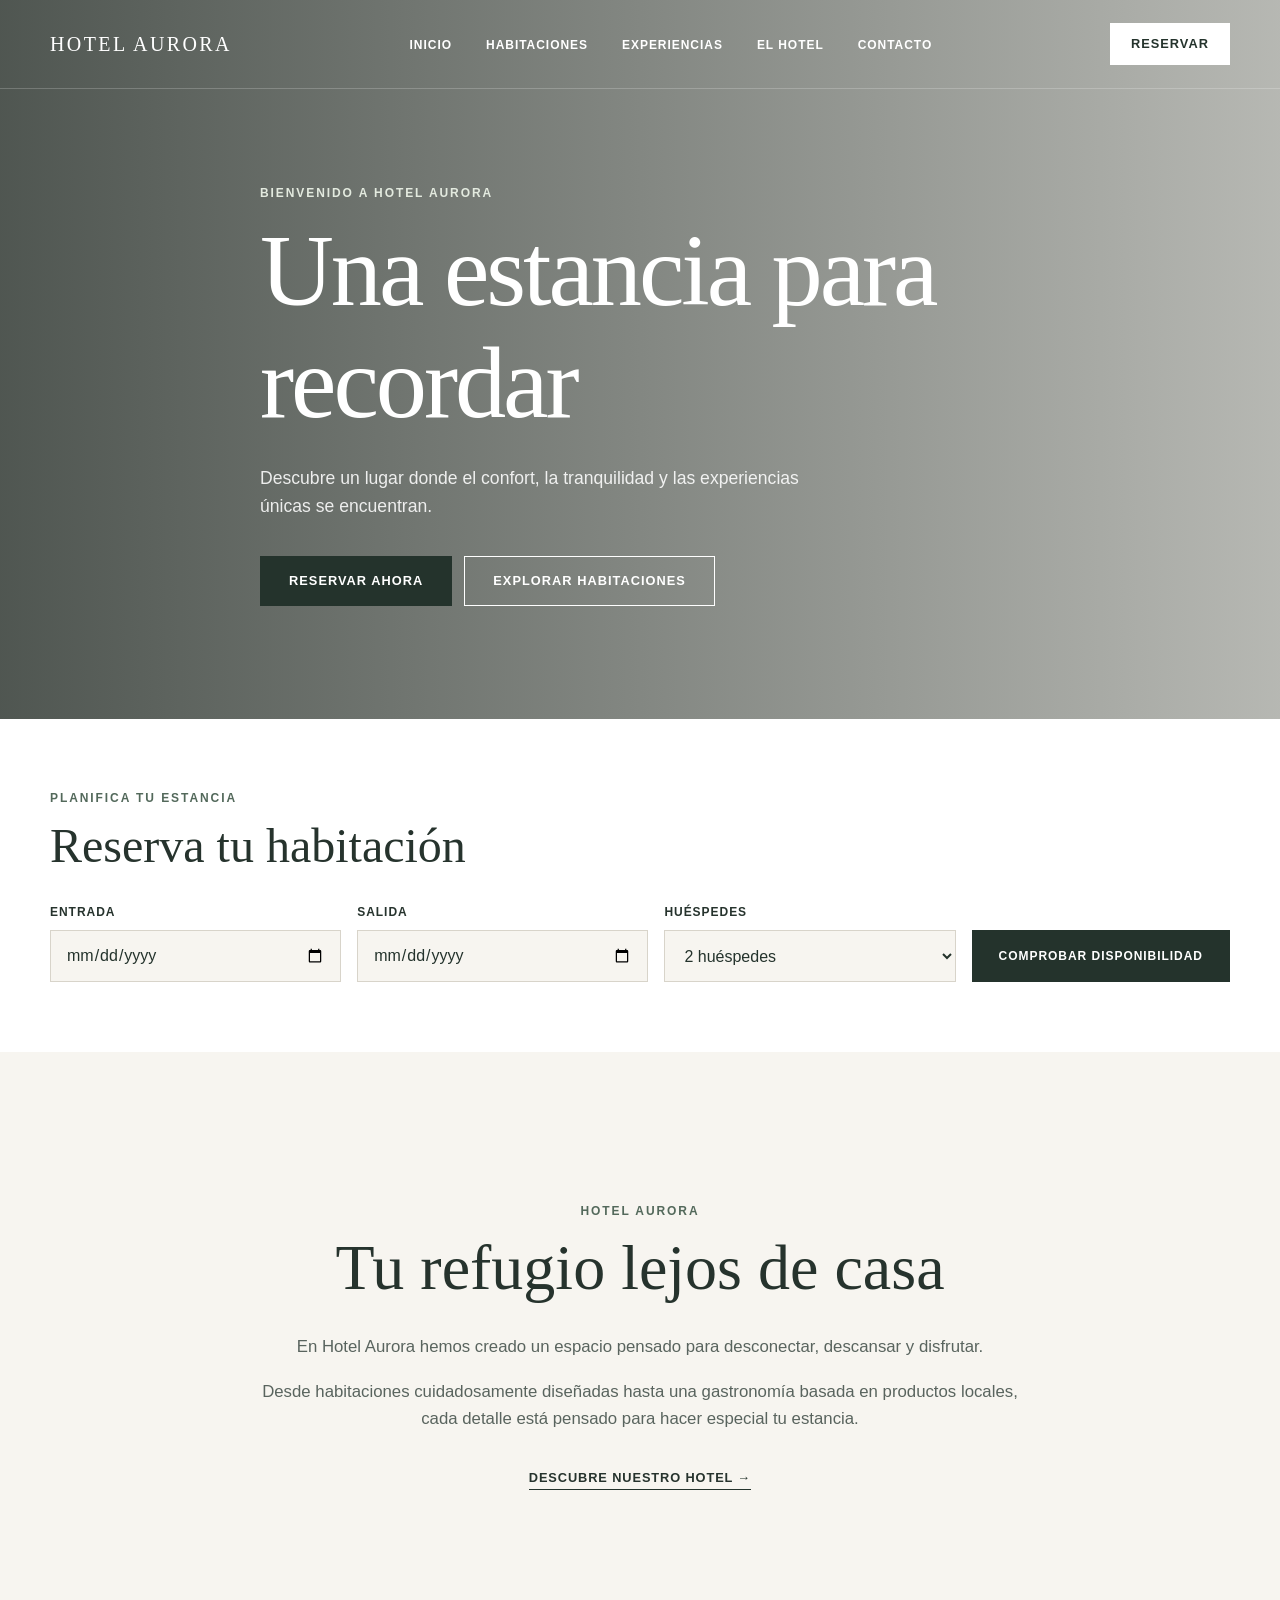
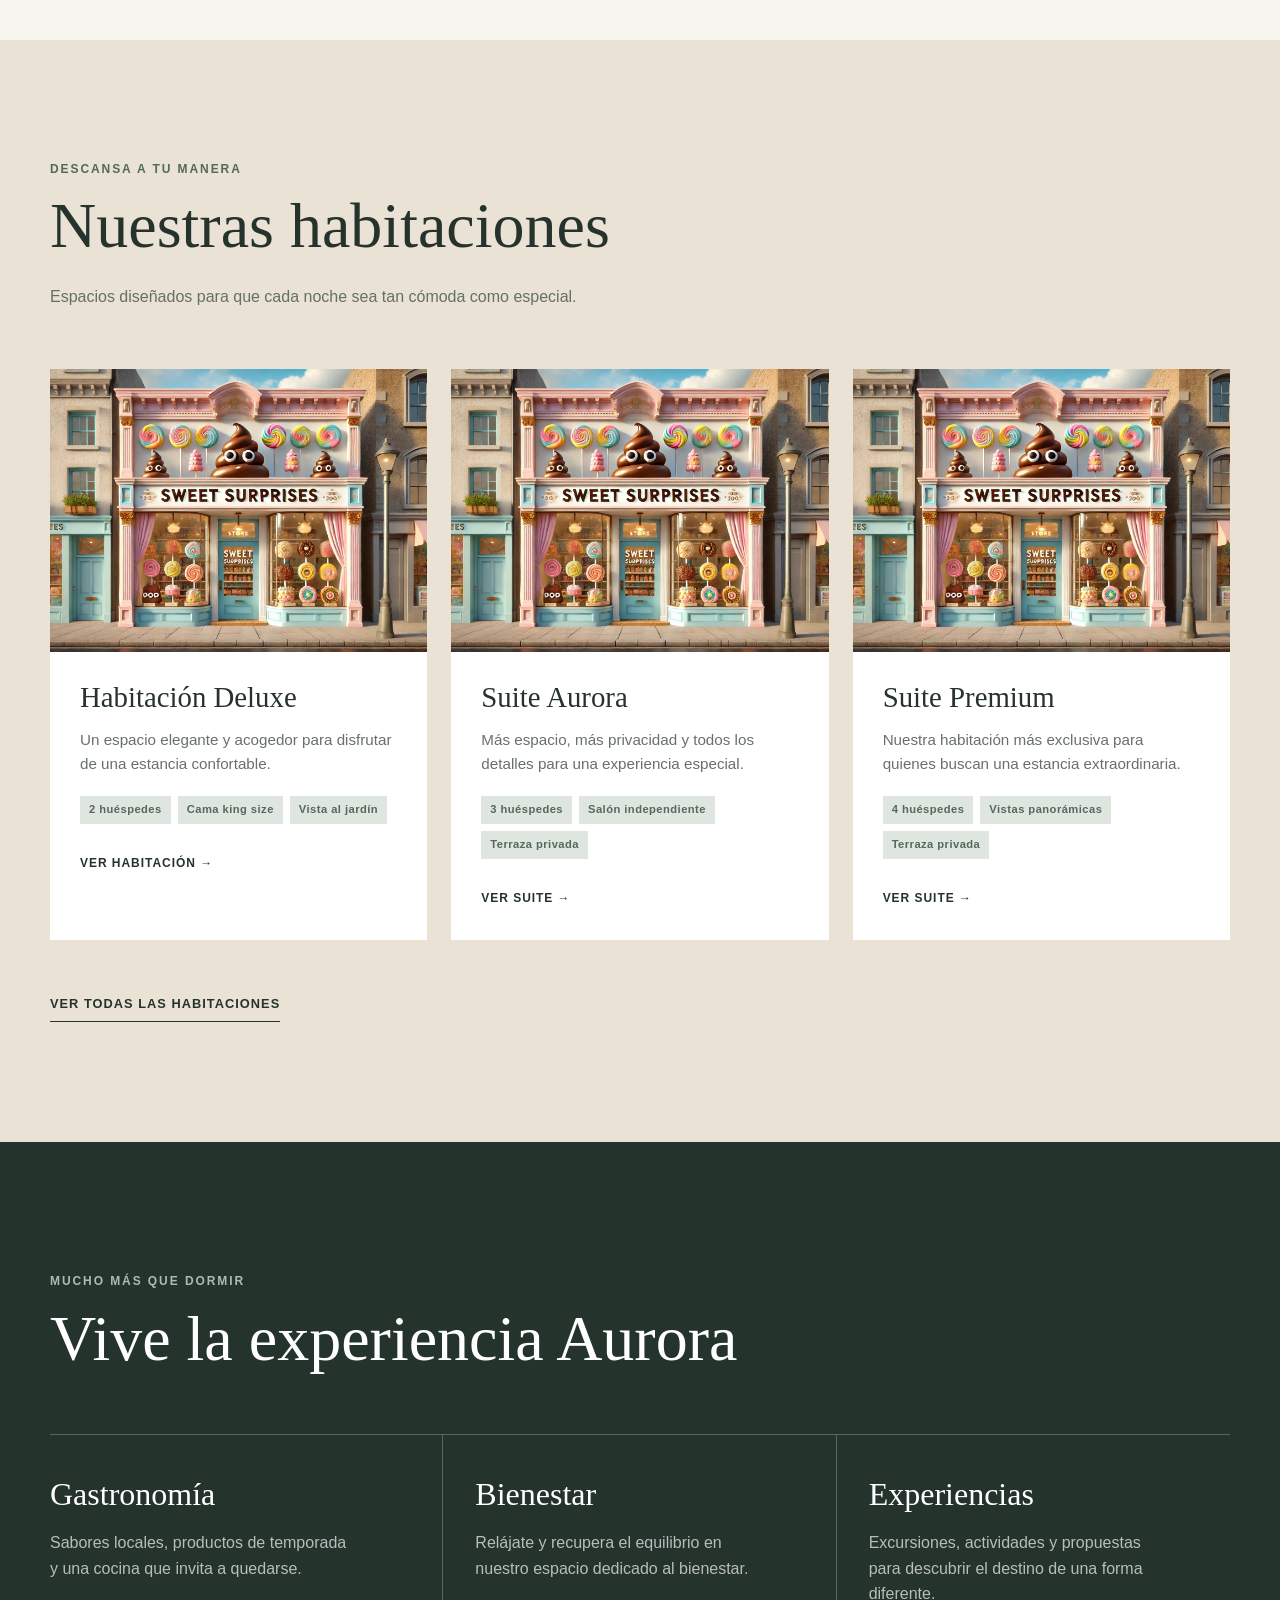
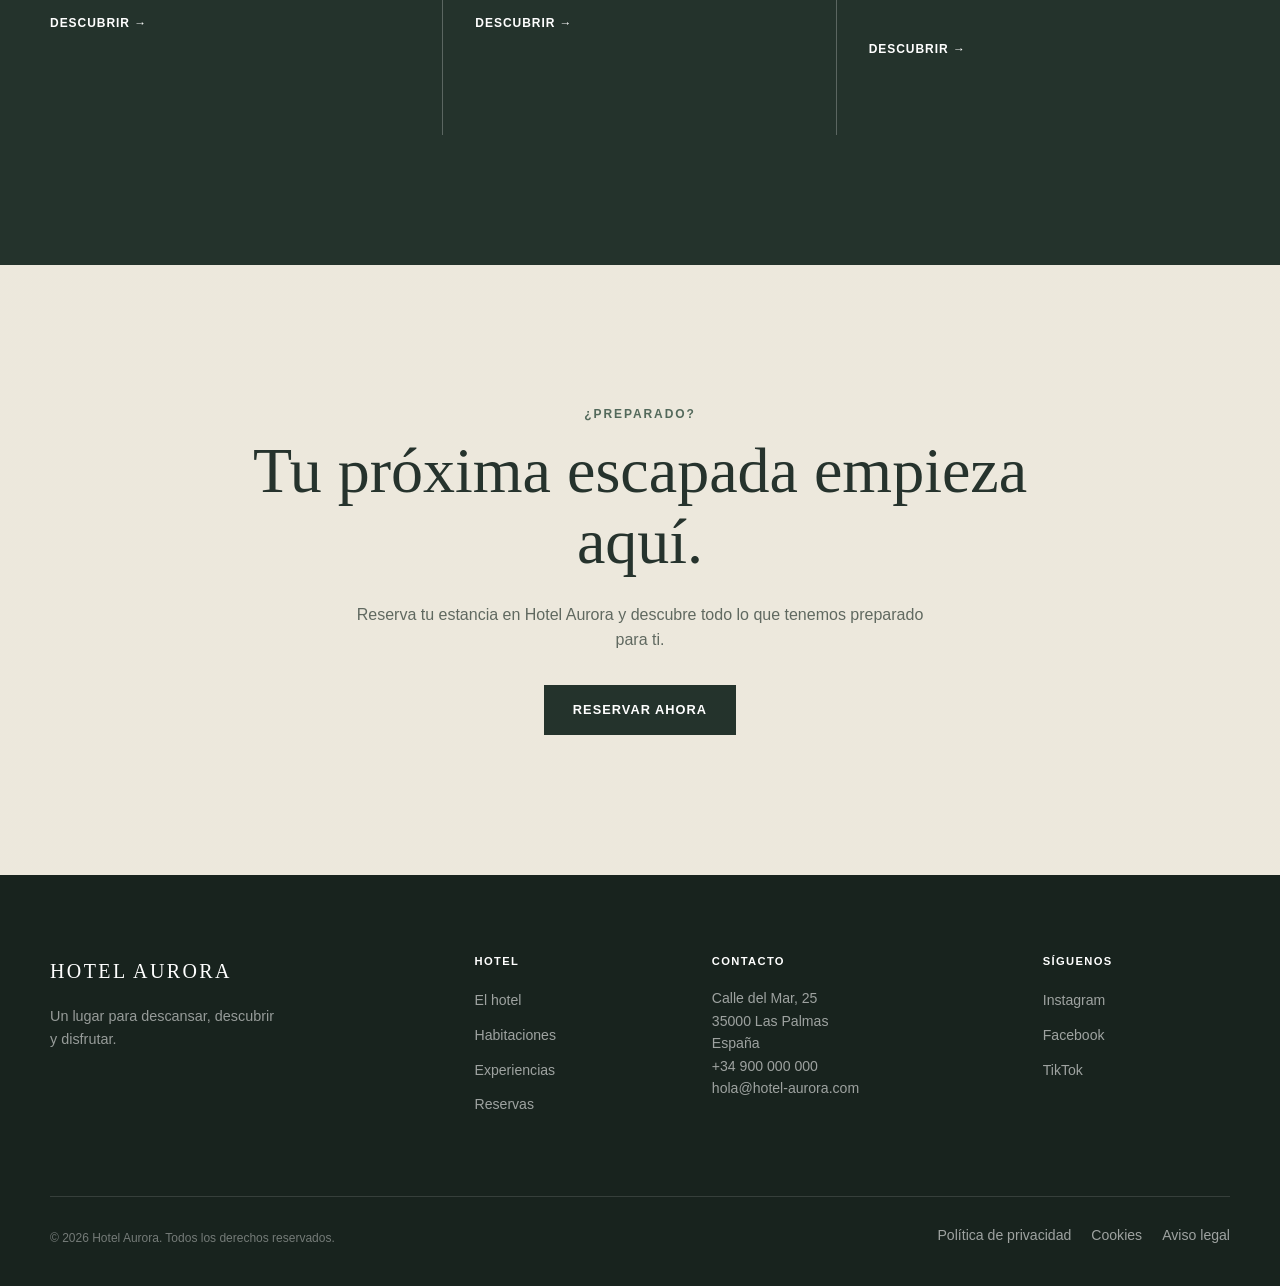
==== index.html @ f2baaf49 "Plantillla ChatGPT" ====
<!DOCTYPE html>
<html lang="es">

<head>
    <meta charset="UTF-8">
    <meta name="viewport" content="width=device-width, initial-scale=1.0">

    <title>Hotel Aurora | Tu estancia comienza aquí</title>

    <meta name="description" content="Descubre Hotel Aurora, un espacio pensado para disfrutar de una estancia única.">
    <link rel="icon" type="image/x-icon" href="/assets/icons/download.ico">
    <link rel="stylesheet" href="css/style.css">
</head>

<body>

    <!-- Header -->
    <div id="header"></div>


    <main>

        <!-- =====================================================
             HERO
             ===================================================== -->

        <section id="inicio" class="hero">

            <div class="hero-content">

                <p class="eyebrow">
                    Bienvenido a Hotel Aurora
                </p>

                <h1>
                    Una estancia para recordar
                </h1>

                <p>
                    Descubre un lugar donde el confort, la tranquilidad y las experiencias únicas se encuentran.
                </p>

                <div class="hero-actions">

                    <a href="#reservar" class="button">
                        Reservar ahora
                    </a>

                    <a href="#habitaciones" class="button button-secondary">
                        Explorar habitaciones
                    </a>

                </div>

            </div>

        </section>


        <!-- =====================================================
             RESERVAS
             ===================================================== -->

        <section id="reservar" class="booking">

            <div class="container">

                <header>
                    <p class="eyebrow">
                        Planifica tu estancia
                    </p>

                    <h2>
                        Reserva tu habitación
                    </h2>
                </header>


                <form action="#" method="get">

                    <div>
                        <label for="check-in">
                            Entrada
                        </label>

                        <input type="date" id="check-in" name="check-in" required>
                    </div>


                    <div>
                        <label for="check-out">
                            Salida
                        </label>

                        <input type="date" id="check-out" name="check-out" required>
                    </div>


                    <div>
                        <label for="guests">
                            Huéspedes
                        </label>

                        <select id="guests" name="guests">

                            <option value="1">
                                1 huésped
                            </option>

                            <option value="2" selected>
                                2 huéspedes
                            </option>

                            <option value="3">
                                3 huéspedes
                            </option>

                            <option value="4">
                                4 huéspedes
                            </option>

                            <option value="5">
                                5 huéspedes
                            </option>

                        </select>
                    </div>


                    <button type="submit">
                        Comprobar disponibilidad
                    </button>

                </form>

            </div>

        </section>


        <!-- =====================================================
             INTRODUCCIÓN
             ===================================================== -->

        <section id="hotel" class="introduction">

            <div class="container">

                <div class="section-content">

                    <p class="eyebrow">
                        Hotel Aurora
                    </p>

                    <h2>
                        Tu refugio lejos de casa
                    </h2>

                    <p>
                        En Hotel Aurora hemos creado un espacio pensado para desconectar, descansar y disfrutar.
                    </p>

                    <p>
                        Desde habitaciones cuidadosamente diseñadas hasta una gastronomía basada en productos locales, cada detalle está pensado para hacer especial tu estancia.
                    </p>

                    <a href="#" class="text-link">
                        Descubre nuestro hotel →
                    </a>

                </div>

            </div>

        </section>


        <!-- =====================================================
             HABITACIONES
             ===================================================== -->

        <section id="habitaciones" class="rooms">

            <div class="container">

                <header class="section-header">

                    <p class="eyebrow">
                        Descansa a tu manera
                    </p>

                    <h2>
                        Nuestras habitaciones
                    </h2>

                    <p>
                        Espacios diseñados para que cada noche sea tan cómoda como especial.
                    </p>

                </header>


                <div class="room-list">

                    <article class="room-card">

                        <div class="room-image">

                            <img src="assets/images/habitacion-estandar.png" alt="Habitación Deluxe del Hotel Aurora">

                        </div>


                        <div class="room-content">

                            <h3>
                                Habitación Deluxe
                            </h3>

                            <p>
                                Un espacio elegante y acogedor para disfrutar de una estancia confortable.
                            </p>

                            <ul>
                                <li>2 huéspedes</li>
                                <li>Cama king size</li>
                                <li>Vista al jardín</li>
                            </ul>

                            <a href="#">
                                Ver habitación →
                            </a>

                        </div>

                    </article>


                    <article class="room-card">

                        <div class="room-image">

                            <img src="assets/images/suite.png" alt="Suite Aurora">

                        </div>


                        <div class="room-content">

                            <h3>
                                Suite Aurora
                            </h3>

                            <p>
                                Más espacio, más privacidad y todos los detalles para una experiencia especial.
                            </p>

                            <ul>
                                <li>3 huéspedes</li>
                                <li>Salón independiente</li>
                                <li>Terraza privada</li>
                            </ul>

                            <a href="#">
                                Ver suite →
                            </a>

                        </div>

                    </article>


                    <article class="room-card">

                        <div class="room-image">

                            <img src="assets/images/suite-premium.png" alt="Suite Premium del Hotel Aurora">

                        </div>


                        <div class="room-content">

                            <h3>
                                Suite Premium
                            </h3>

                            <p>
                                Nuestra habitación más exclusiva para quienes buscan una estancia extraordinaria.
                            </p>

                            <ul>
                                <li>4 huéspedes</li>
                                <li>Vistas panorámicas</li>
                                <li>Terraza privada</li>
                            </ul>

                            <a href="#">
                                Ver suite →
                            </a>

                        </div>

                    </article>

                </div>


                <div class="section-action">

                    <a href="#">
                        Ver todas las habitaciones
                    </a>

                </div>

            </div>

        </section>


        <!-- =====================================================
             EXPERIENCIAS
             ===================================================== -->

        <section id="experiencias" class="experiences">

            <div class="container">

                <header class="section-header">

                    <p class="eyebrow">
                        Mucho más que dormir
                    </p>

                    <h2>
                        Vive la experiencia Aurora
                    </h2>

                </header>


                <div class="experience-list">

                    <article>

                        <h3>
                            Gastronomía
                        </h3>

                        <p>
                            Sabores locales, productos de temporada y una cocina que invita a quedarse.
                        </p>

                        <a href="#">
                            Descubrir →
                        </a>

                    </article>


                    <article>

                        <h3>
                            Bienestar
                        </h3>

                        <p>
                            Relájate y recupera el equilibrio en nuestro espacio dedicado al bienestar.
                        </p>

                        <a href="#">
                            Descubrir →
                        </a>

                    </article>


                    <article>

                        <h3>
                            Experiencias
                        </h3>

                        <p>
                            Excursiones, actividades y propuestas para descubrir el destino de una forma diferente.
                        </p>

                        <a href="#">
                            Descubrir →
                        </a>

                    </article>

                </div>

            </div>

        </section>


        <!-- =====================================================
             CTA
             ===================================================== -->

        <section class="cta">

            <div class="container">

                <p class="eyebrow">
                    ¿Preparado?
                </p>

                <h2>
                    Tu próxima escapada empieza aquí.
                </h2>

                <p>
                    Reserva tu estancia en Hotel Aurora y descubre todo lo que tenemos preparado para ti.
                </p>

                <a href="#reservar" class="button">
                    Reservar ahora
                </a>

            </div>

        </section>

    </main>


    <!-- Footer -->
    <div id="footer"></div>


    <!-- Componentes -->
    <script src="js/components.js"></script>

</body>

</html>
---- css/style.css ----
*,
*::before,
*::after {
    box-sizing: border-box;
    margin: 0;
    padding: 0;
}

html {
    scroll-behavior: smooth;
}

body {
    font-family: Arial, Helvetica, sans-serif;
    color: #26332d;
    background: #f7f5f0;
    line-height: 1.6;
}

img {
    display: block;
    width: 100%;
    height: auto;
}

a {
    color: inherit;
    text-decoration: none;
}

ul {
    list-style: none;
}

button,
input,
select {
    font: inherit;
}


/* =========================================================
    VARIABLES
    ========================================================= */

:root {
    --color-dark: #24332c;
    --color-dark-2: #18231e;
    --color-green: #53695b;
    --color-green-light: #dfe6df;
    --color-cream: #f7f5f0;
    --color-white: #ffffff;
    --color-sand: #e9e2d5;
    --color-border: #d8d4ca;
    --color-text-light: #e9eee9;
    --max-width: 1180px;
    --serif: Georgia, "Times New Roman", serif;
    --sans: Arial, Helvetica, sans-serif;
    --transition: 250ms ease;
}


/* =========================================================
    GLOBAL
    ========================================================= */

.container {
    width: min(var(--max-width), calc(100% - 48px));
    margin-inline: auto;
}

.eyebrow {
    margin-bottom: 12px;
    color: var(--color-green);
    font-size: 0.75rem;
    font-weight: 700;
    letter-spacing: 0.16em;
    text-transform: uppercase;
}

h1,
h2,
h3 {
    font-family: var(--serif);
    font-weight: 400;
    line-height: 1.1;
}

h2 {
    font-size: clamp(2.2rem, 5vw, 4rem);
}

.button {
    display: inline-flex;
    align-items: center;
    justify-content: center;
    min-height: 50px;
    padding: 0 28px;
    border: 1px solid var(--color-dark);
    background: var(--color-dark);
    color: var(--color-white);
    font-size: 0.8rem;
    font-weight: 700;
    letter-spacing: 0.08em;
    text-transform: uppercase;
    transition: background var(--transition), color var(--transition), transform var(--transition);
}

.button:hover {
    background: transparent;
    color: var(--color-dark);
    transform: translateY(-2px);
}

.button-secondary {
    border-color: var(--color-white);
    background: transparent;
}

.button-secondary:hover {
    background: var(--color-white);
    color: var(--color-dark);
}


/* =========================================================
    HEADER
    ========================================================= */

#site-header {
    position: absolute;
    z-index: 10;
    top: 0;
    left: 0;
    width: 100%;
    color: var(--color-white);
    border-bottom: 1px solid rgba(255, 255, 255, 0.2);
}

#site-header .container {
    display: flex;
    align-items: center;
    justify-content: space-between;
    min-height: 88px;
}

.logo {
    font-family: var(--serif);
    font-size: 1.25rem;
    letter-spacing: 0.12em;
}

#site-header nav ul {
    display: flex;
    align-items: center;
    gap: 34px;
}

#site-header nav a {
    position: relative;
    font-size: 0.75rem;
    font-weight: 600;
    letter-spacing: 0.08em;
    text-transform: uppercase;
}

#site-header nav a::after {
    content: "";
    position: absolute;
    bottom: -7px;
    left: 0;
    width: 0;
    height: 1px;
    background: currentColor;
    transition: width var(--transition);
}

#site-header nav a:hover::after {
    width: 100%;
}

#site-header .button {
    min-height: 42px;
    padding-inline: 20px;
    border-color: var(--color-white);
    background: var(--color-white);
    color: var(--color-dark);
}

#site-header .button:hover {
    background: transparent;
    color: var(--color-white);
}


/* =========================================================
    HERO
    ========================================================= */

.hero {
    position: relative;
    min-height: 720px;
    display: flex;
    align-items: center;
    background: linear-gradient( 90deg, rgba(15, 25, 20, 0.72), rgba(15, 25, 20, 0.28)), url("assets/images/hotel-hero.jpg") center / cover no-repeat;
    color: var(--color-white);
}

.hero-content {
    width: min(760px, calc(100% - 48px));
    margin-inline: auto;
    padding-top: 70px;
}

.hero .eyebrow {
    color: #e3eadf;
}

.hero h1 {
    max-width: 720px;
    margin-bottom: 24px;
    font-size: clamp(3.5rem, 8vw, 7rem);
    letter-spacing: -0.03em;
}

.hero p:not(.eyebrow) {
    max-width: 560px;
    margin-bottom: 36px;
    color: rgba(255, 255, 255, 0.88);
    font-size: 1.1rem;
}

.hero-actions {
    display: flex;
    flex-wrap: wrap;
    gap: 12px;
}


/* =========================================================
    BOOKING
    ========================================================= */

.booking {
    position: relative;
    z-index: 2;
    margin-top: -1px;
    padding: 70px 0;
    background: var(--color-white);
}

.booking header {
    margin-bottom: 30px;
}

.booking h2 {
    font-size: clamp(2rem, 4vw, 3rem);
}

.booking form {
    display: grid;
    grid-template-columns: 1fr 1fr 1fr auto;
    gap: 16px;
    align-items: end;
}

.booking label {
    display: block;
    margin-bottom: 8px;
    font-size: 0.75rem;
    font-weight: 700;
    letter-spacing: 0.08em;
    text-transform: uppercase;
}

.booking input,
.booking select {
    width: 100%;
    height: 52px;
    padding: 0 15px;
    border: 1px solid var(--color-border);
    background: var(--color-cream);
    color: var(--color-dark);
    outline: none;
}

.booking input:focus,
.booking select:focus {
    border-color: var(--color-green);
}

.booking button {
    height: 52px;
    padding: 0 26px;
    border: 1px solid var(--color-dark);
    background: var(--color-dark);
    color: var(--color-white);
    cursor: pointer;
    font-size: 0.75rem;
    font-weight: 700;
    letter-spacing: 0.08em;
    text-transform: uppercase;
    transition: all var(--transition);
}

.booking button:hover {
    background: var(--color-green);
    border-color: var(--color-green);
}


/* =========================================================
    INTRODUCTION
    ========================================================= */

.introduction {
    padding: 150px 0;
}

.introduction .container {
    display: flex;
    justify-content: center;
}

.section-content {
    max-width: 760px;
    text-align: center;
}

.section-content h2 {
    margin-bottom: 30px;
}

.section-content p:not(.eyebrow) {
    margin-bottom: 18px;
    color: #59645e;
    font-size: 1.05rem;
}

.text-link {
    display: inline-block;
    margin-top: 18px;
    border-bottom: 1px solid var(--color-dark);
    font-size: 0.8rem;
    font-weight: 700;
    letter-spacing: 0.07em;
    text-transform: uppercase;
}


/* =========================================================
    ROOMS
    ========================================================= */

.rooms {
    padding: 120px 0;
    background: var(--color-sand);
}

.section-header {
    max-width: 700px;
    margin-bottom: 60px;
}

.section-header p:last-child {
    margin-top: 22px;
    color: #657067;
}

.room-list {
    display: grid;
    grid-template-columns: repeat(3, 1fr);
    gap: 24px;
}

.room-card {
    overflow: hidden;
    background: var(--color-white);
}

.room-image {
    aspect-ratio: 4 / 3;
    overflow: hidden;
}

.room-image img {
    width: 100%;
    height: 100%;
    object-fit: cover;
    transition: transform 600ms ease;
}

.room-card:hover .room-image img {
    transform: scale(1.04);
}

.room-content {
    padding: 30px;
}

.room-content h3 {
    margin-bottom: 14px;
    font-size: 1.8rem;
}

.room-content p {
    margin-bottom: 20px;
    color: #687169;
    font-size: 0.95rem;
}

.room-content ul {
    margin-bottom: 25px;
    display: flex;
    flex-wrap: wrap;
    gap: 7px;
}

.room-content li {
    padding: 5px 9px;
    background: var(--color-green-light);
    color: var(--color-green);
    font-size: 0.7rem;
    font-weight: 700;
    letter-spacing: 0.04em;
}

.room-content>a {
    font-size: 0.75rem;
    font-weight: 700;
    letter-spacing: 0.08em;
    text-transform: uppercase;
}

.section-action {
    margin-top: 50px;
}

.section-action a {
    display: inline-block;
    padding-bottom: 7px;
    border-bottom: 1px solid var(--color-dark);
    font-size: 0.8rem;
    font-weight: 700;
    letter-spacing: 0.08em;
    text-transform: uppercase;
}


/* =========================================================
    EXPERIENCES
    ========================================================= */

.experiences {
    padding: 130px 0;
    background: var(--color-dark);
    color: var(--color-white);
}

.experiences .eyebrow {
    color: #aebcad;
}

.experience-list {
    display: grid;
    grid-template-columns: repeat(3, 1fr);
    border-top: 1px solid rgba(255, 255, 255, 0.25);
}

.experience-list article {
    min-height: 300px;
    padding: 42px 32px;
    border-right: 1px solid rgba(255, 255, 255, 0.25);
}

.experience-list article:first-child {
    padding-left: 0;
}

.experience-list article:last-child {
    border-right: none;
}

.experience-list h3 {
    margin-bottom: 18px;
    font-size: 2rem;
}

.experience-list p {
    max-width: 300px;
    margin-bottom: 28px;
    color: rgba(255, 255, 255, 0.68);
}

.experience-list a {
    font-size: 0.75rem;
    font-weight: 700;
    letter-spacing: 0.08em;
    text-transform: uppercase;
}


/* =========================================================
    CTA
    ========================================================= */

.cta {
    padding: 140px 0;
    background: linear-gradient( rgba(235, 230, 218, 0.88), rgba(235, 230, 218, 0.88)), url("assets/images/cta-hotel.jpg") center / cover no-repeat;
    text-align: center;
}

.cta .container {
    max-width: 800px;
}

.cta h2 {
    margin-bottom: 25px;
}

.cta p:not(.eyebrow) {
    max-width: 580px;
    margin: 0 auto 32px;
    color: #606960;
}


/* =========================================================
    FOOTER
    ========================================================= */

#site-footer {
    padding: 80px 0 30px;
    background: var(--color-dark-2);
    color: var(--color-white);
}

.footer-main {
    display: grid;
    grid-template-columns: 2fr 1fr 1.5fr 1fr;
    gap: 50px;
    padding-bottom: 70px;
}

.footer-brand p {
    max-width: 230px;
    margin-top: 18px;
    color: rgba(255, 255, 255, 0.55);
    font-size: 0.9rem;
}

#site-footer h2 {
    margin-bottom: 20px;
    font-family: var(--sans);
    font-size: 0.7rem;
    font-weight: 700;
    letter-spacing: 0.12em;
    text-transform: uppercase;
}

#site-footer li {
    margin-bottom: 9px;
}

#site-footer li a,
#site-footer address,
#site-footer address a {
    color: rgba(255, 255, 255, 0.58);
    font-size: 0.88rem;
    font-style: normal;
    transition: color var(--transition);
}

#site-footer li a:hover,
#site-footer address a:hover {
    color: var(--color-white);
}

.footer-bottom {
    display: flex;
    align-items: center;
    justify-content: space-between;
    padding-top: 25px;
    border-top: 1px solid rgba(255, 255, 255, 0.13);
}

.footer-bottom p {
    color: rgba(255, 255, 255, 0.4);
    font-size: 0.75rem;
}

.footer-bottom nav ul {
    display: flex;
    gap: 20px;
}


/* =========================================================
    RESPONSIVE
    ========================================================= */

@media (max-width: 900px) {
    #site-header nav {
        display: none;
    }
    .hero {
        min-height: 650px;
    }
    .booking form {
        grid-template-columns: repeat(2, 1fr);
    }
    .booking button {
        width: 100%;
    }
    .room-list {
        grid-template-columns: 1fr 1fr;
    }
    .room-card:last-child {
        grid-column: span 2;
    }
    .experience-list {
        grid-template-columns: 1fr;
    }
    .experience-list article,
    .experience-list article:first-child {
        min-height: auto;
        padding: 35px 0;
        border-right: none;
        border-bottom: 1px solid rgba(255, 255, 255, 0.25);
    }
    .experience-list article:last-child {
        border-bottom: none;
    }
    .footer-main {
        grid-template-columns: 1fr 1fr;
    }
}

@media (max-width: 600px) {
    .container {
        width: min(var(--max-width), calc(100% - 32px));
    }
    #site-header .container {
        min-height: 72px;
    }
    #site-header .button {
        display: none;
    }
    .hero {
        min-height: 600px;
    }
    .hero-content {
        width: calc(100% - 32px);
    }
    .hero h1 {
        font-size: clamp(3rem, 16vw, 5rem);
    }
    .hero p:not(.eyebrow) {
        font-size: 1rem;
    }
    .hero-actions {
        flex-direction: column;
        align-items: stretch;
    }
    .hero-actions .button {
        width: 100%;
    }
    .booking {
        padding: 50px 0;
    }
    .booking form {
        grid-template-columns: 1fr;
    }
    .introduction,
    .rooms,
    .experiences,
    .cta {
        padding: 85px 0;
    }
    .room-list {
        grid-template-columns: 1fr;
    }
    .room-card:last-child {
        grid-column: auto;
    }
    .footer-main {
        grid-template-columns: 1fr;
        gap: 35px;
    }
    .footer-bottom {
        flex-direction: column;
        align-items: flex-start;
        gap: 20px;
    }
    .footer-bottom nav ul {
        flex-wrap: wrap;
    }
}
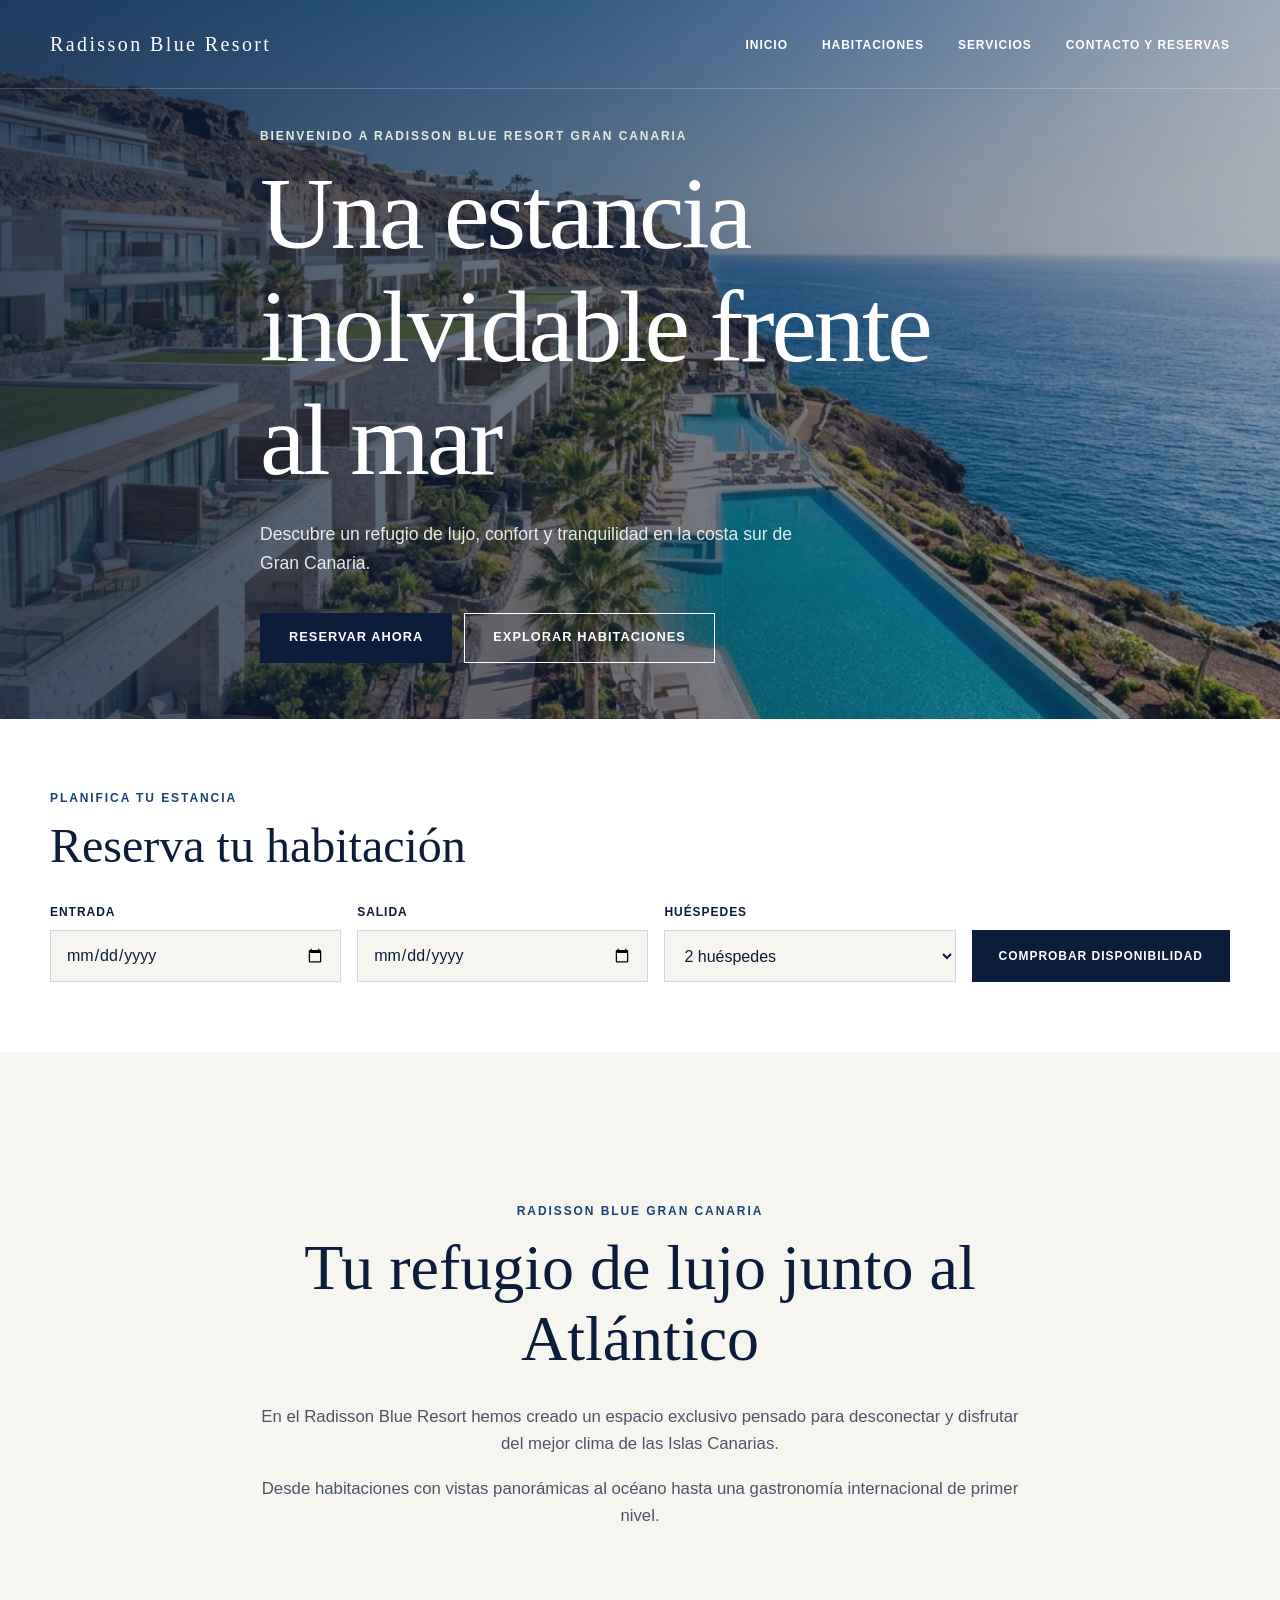
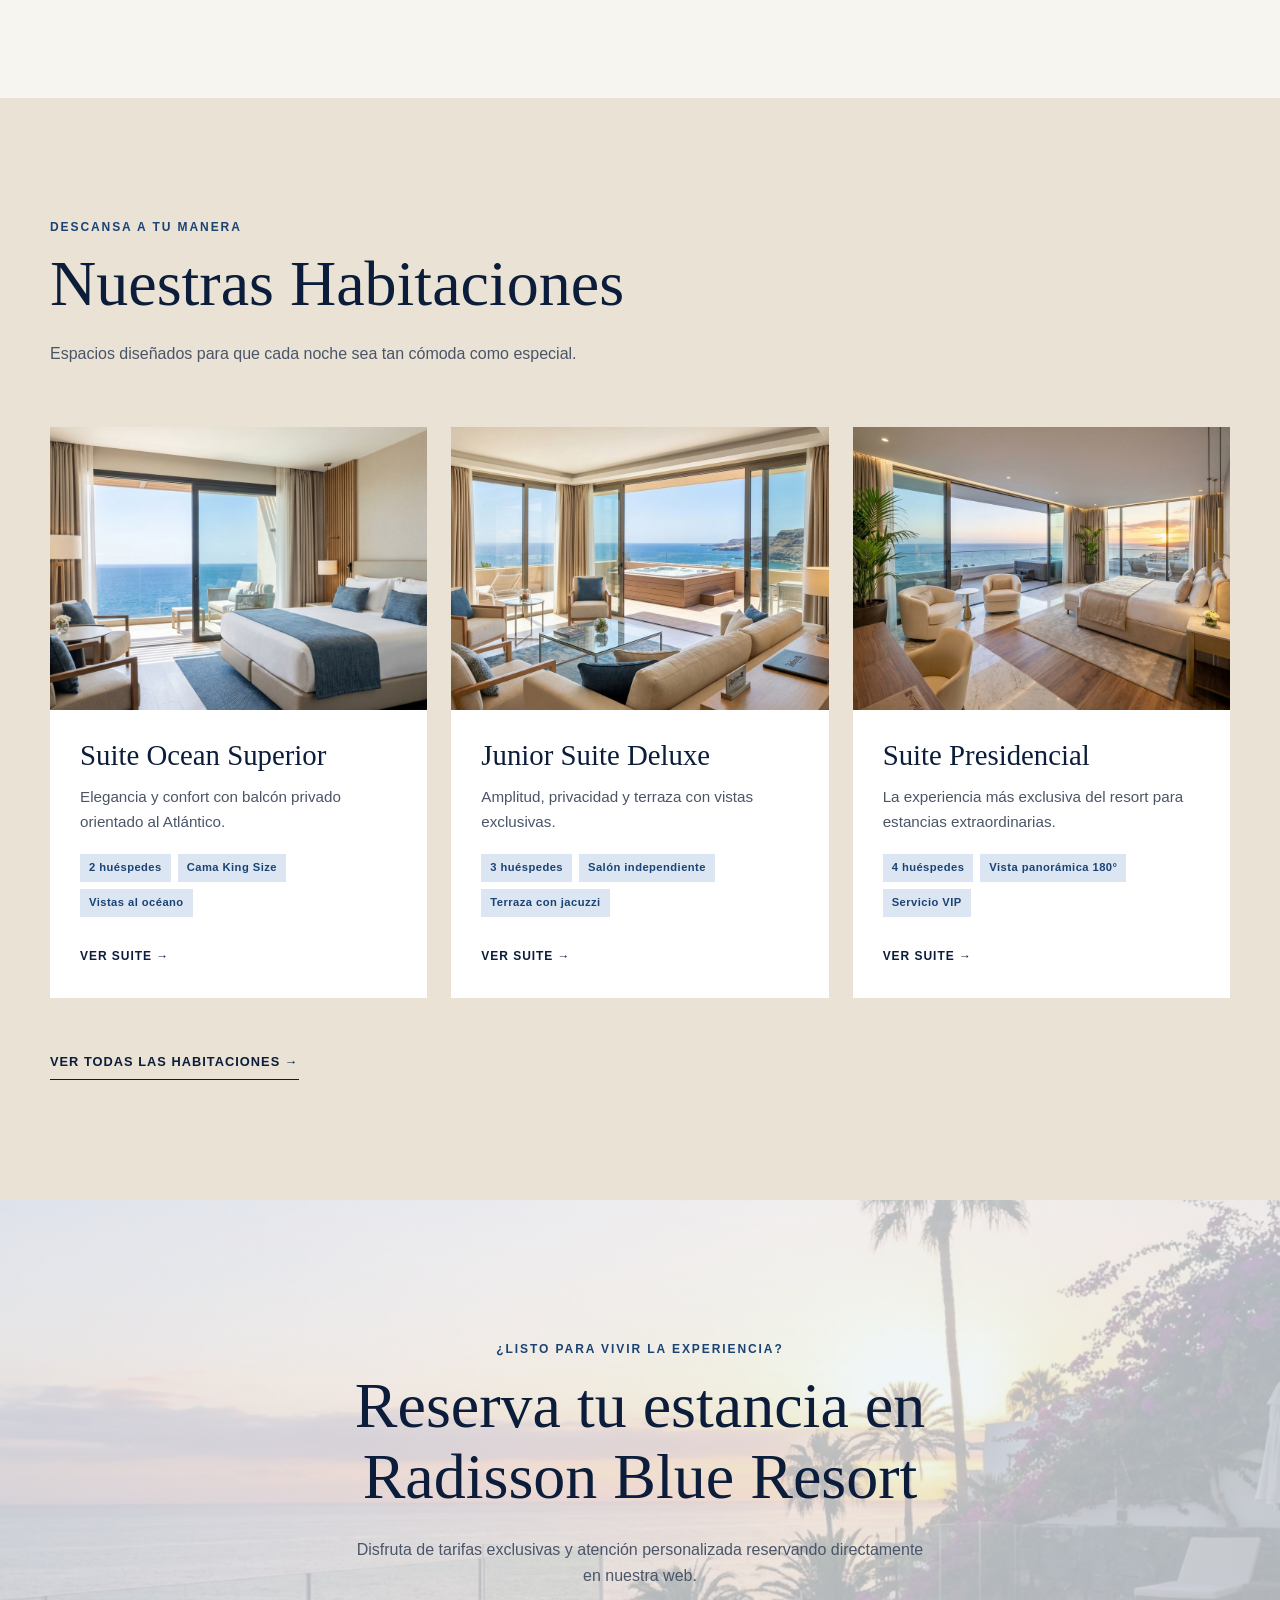
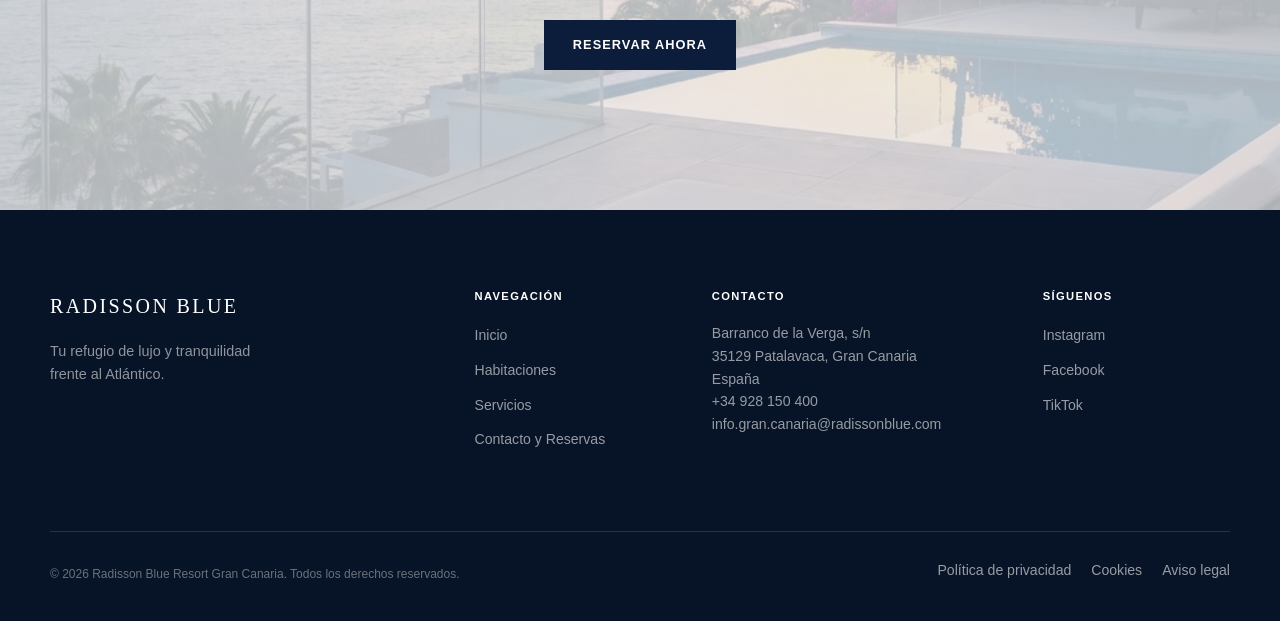
==== commit 602f3d69: "Cambio Gordo" ====
--- a/index.html
+++ b/index.html
@@ -5,438 +5,241 @@
     <meta charset="UTF-8">
     <meta name="viewport" content="width=device-width, initial-scale=1.0">
 
-    <title>Hotel Aurora | Tu estancia comienza aquí</title>
-
-    <meta name="description" content="Descubre Hotel Aurora, un espacio pensado para disfrutar de una estancia única.">
-    <link rel="icon" type="image/x-icon" href="/assets/icons/download.ico">
-    <link rel="stylesheet" href="css/style.css">
+    <!-- Título que se ve en la pestaña del navegador -->
+    <title>Radisson Blue Resort Gran Canaria</title>
+
+    <!-- Metadatos para SEO y Marketing -->
+    <meta name="description" content="Descubre el Radisson Blue Resort Gran Canaria, un espacio de lujo y tranquilidad frente al mar en Gran Canaria.">
+    <meta name="keywords" content="Radisson Blue, Gran Canaria, hotel resort, vacaciones, reserva hotel">
+
+    <!-- Ícono e integración de la plantilla CSS -->
+    <link rel="icon" type="image/x-icon" href="Icono/Icon Blue.png">
+    <link rel="stylesheet" href="Estilo/style.css">
 </head>
 
 <body>
 
-    <!-- Header -->
-    <div id="header"></div>
-
+    <!-- CABECERA DE LA WEB -->
+    <header id="site-header">
+        <div class="container">
+            <div class="logo">Radisson Blue Resort</div>
+            
+            <nav>
+                <ul>
+                    <li><a href="index.html">Inicio</a></li>
+                    <li><a href="habitaciones.html">Habitaciones</a></li>
+                    <li><a href="servicios.html">Servicios</a></li>
+                    <li><a href="contacto.html">Contacto y Reservas</a></li>
+                </ul>
+            </nav>
+        </div>
+    </header>
 
     <main>
 
-        <!-- =====================================================
-             HERO
-             ===================================================== -->
-
+        <!-- 1. SECCIÓN HERO / PORTADA -->
         <section id="inicio" class="hero">
-
             <div class="hero-content">
-
-                <p class="eyebrow">
-                    Bienvenido a Hotel Aurora
-                </p>
-
-                <h1>
-                    Una estancia para recordar
-                </h1>
-
-                <p>
-                    Descubre un lugar donde el confort, la tranquilidad y las experiencias únicas se encuentran.
-                </p>
-
+                <p class="eyebrow">Bienvenido a Radisson Blue Resort Gran Canaria</p>
+                <h1>Una estancia inolvidable frente al mar</h1>
+                <p>Descubre un refugio de lujo, confort y tranquilidad en la costa sur de Gran Canaria.</p>
+                
                 <div class="hero-actions">
-
-                    <a href="#reservar" class="button">
-                        Reservar ahora
-                    </a>
-
-                    <a href="#habitaciones" class="button button-secondary">
-                        Explorar habitaciones
-                    </a>
-
-                </div>
-
-            </div>
-
-        </section>
-
-
-        <!-- =====================================================
-             RESERVAS
-             ===================================================== -->
-
+                    <a href="#reservar" class="button">Reservar ahora</a>
+                    <a href="#habitaciones" class="button button-secondary">Explorar habitaciones</a>
+                </div>
+            </div>
+        </section>
+
+        <!-- 2. SECCIÓN DE RESERVAS (Variables de interacción) -->
         <section id="reservar" class="booking">
-
-            <div class="container">
-
+            <div class="container">
                 <header>
-                    <p class="eyebrow">
-                        Planifica tu estancia
-                    </p>
-
-                    <h2>
-                        Reserva tu habitación
-                    </h2>
+                    <p class="eyebrow">Planifica tu estancia</p>
+                    <h2>Reserva tu habitación</h2>
                 </header>
 
-
                 <form action="#" method="get">
-
                     <div>
-                        <label for="check-in">
-                            Entrada
-                        </label>
-
+                        <label for="check-in">Entrada</label>
                         <input type="date" id="check-in" name="check-in" required>
                     </div>
 
-
                     <div>
-                        <label for="check-out">
-                            Salida
-                        </label>
-
+                        <label for="check-out">Salida</label>
                         <input type="date" id="check-out" name="check-out" required>
                     </div>
 
-
                     <div>
-                        <label for="guests">
-                            Huéspedes
-                        </label>
-
+                        <label for="guests">Huéspedes</label>
                         <select id="guests" name="guests">
-
-                            <option value="1">
-                                1 huésped
-                            </option>
-
-                            <option value="2" selected>
-                                2 huéspedes
-                            </option>
-
-                            <option value="3">
-                                3 huéspedes
-                            </option>
-
-                            <option value="4">
-                                4 huéspedes
-                            </option>
-
-                            <option value="5">
-                                5 huéspedes
-                            </option>
-
+                            <option value="1">1 huésped</option>
+                            <option value="2" selected>2 huéspedes</option>
+                            <option value="3">3 huéspedes</option>
+                            <option value="4">4 huéspedes</option>
                         </select>
                     </div>
 
-
-                    <button type="submit">
-                        Comprobar disponibilidad
-                    </button>
-
+                    <button type="submit">Comprobar disponibilidad</button>
                 </form>
-
-            </div>
-
-        </section>
-
-
-        <!-- =====================================================
-             INTRODUCCIÓN
-             ===================================================== -->
-
+            </div>
+        </section>
+
+        <!-- 3. INTRODUCCIÓN AL HOTEL -->
         <section id="hotel" class="introduction">
-
-            <div class="container">
-
+            <div class="container">
                 <div class="section-content">
-
-                    <p class="eyebrow">
-                        Hotel Aurora
-                    </p>
-
-                    <h2>
-                        Tu refugio lejos de casa
-                    </h2>
-
-                    <p>
-                        En Hotel Aurora hemos creado un espacio pensado para desconectar, descansar y disfrutar.
-                    </p>
-
-                    <p>
-                        Desde habitaciones cuidadosamente diseñadas hasta una gastronomía basada en productos locales, cada detalle está pensado para hacer especial tu estancia.
-                    </p>
-
-                    <a href="#" class="text-link">
-                        Descubre nuestro hotel →
-                    </a>
-
-                </div>
-
-            </div>
-
-        </section>
-
-
-        <!-- =====================================================
-             HABITACIONES
-             ===================================================== -->
-
+                    <p class="eyebrow">Radisson Blue Gran Canaria</p>
+                    <h2>Tu refugio de lujo junto al Atlántico</h2>
+                    <p>En el Radisson Blue Resort hemos creado un espacio exclusivo pensado para desconectar y disfrutar del mejor clima de las Islas Canarias.</p>
+                    <p>Desde habitaciones con vistas panorámicas al océano hasta una gastronomía internacional de primer nivel.</p>
+                </div>
+            </div>
+        </section>
+
+        <!-- 4. CATÁLOGO DE HABITACIONES -->
         <section id="habitaciones" class="rooms">
-
-            <div class="container">
-
+            <div class="container">
                 <header class="section-header">
-
-                    <p class="eyebrow">
-                        Descansa a tu manera
-                    </p>
-
-                    <h2>
-                        Nuestras habitaciones
-                    </h2>
-
-                    <p>
-                        Espacios diseñados para que cada noche sea tan cómoda como especial.
-                    </p>
-
+                    <p class="eyebrow">Descansa a tu manera</p>
+                    <h2>Nuestras Habitaciones</h2>
+                    <p>Espacios diseñados para que cada noche sea tan cómoda como especial.</p>
                 </header>
 
-
                 <div class="room-list">
-
                     <article class="room-card">
-
                         <div class="room-image">
-
-                            <img src="assets/images/habitacion-estandar.png" alt="Habitación Deluxe del Hotel Aurora">
-
-                        </div>
-
-
+                            <img src="Imagenes/habitacion_ocean_superior.png" alt="Suite Ocean Superior">
+                        </div>
                         <div class="room-content">
-
-                            <h3>
-                                Habitación Deluxe
-                            </h3>
-
-                            <p>
-                                Un espacio elegante y acogedor para disfrutar de una estancia confortable.
-                            </p>
-
+                            <h3>Suite Ocean Superior</h3>
+                            <p>Elegancia y confort con balcón privado orientado al Atlántico.</p>
                             <ul>
                                 <li>2 huéspedes</li>
-                                <li>Cama king size</li>
-                                <li>Vista al jardín</li>
+                                <li>Cama King Size</li>
+                                <li>Vistas al océano</li>
                             </ul>
-
-                            <a href="#">
-                                Ver habitación →
-                            </a>
-
-                        </div>
-
+                            <a href="habitaciones.html">Ver Suite →</a>
+                        </div>
                     </article>
 
-
                     <article class="room-card">
-
                         <div class="room-image">
-
-                            <img src="assets/images/suite.png" alt="Suite Aurora">
-
-                        </div>
-
-
+                            <img src="Imagenes/junior_suite_deluxe.png" alt="Junior Suite Deluxe">
+                        </div>
                         <div class="room-content">
-
-                            <h3>
-                                Suite Aurora
-                            </h3>
-
-                            <p>
-                                Más espacio, más privacidad y todos los detalles para una experiencia especial.
-                            </p>
-
+                            <h3>Junior Suite Deluxe</h3>
+                            <p>Amplitud, privacidad y terraza con vistas exclusivas.</p>
                             <ul>
                                 <li>3 huéspedes</li>
                                 <li>Salón independiente</li>
-                                <li>Terraza privada</li>
+                                <li>Terraza con jacuzzi</li>
                             </ul>
-
-                            <a href="#">
-                                Ver suite →
-                            </a>
-
-                        </div>
-
+                            <a href="habitaciones.html">Ver suite →</a>
+                        </div>
                     </article>
 
-
                     <article class="room-card">
-
                         <div class="room-image">
-
-                            <img src="assets/images/suite-premium.png" alt="Suite Premium del Hotel Aurora">
-
-                        </div>
-
-
+                            <img src="Imagenes/suite_presidencial.png" alt="Radisson Suite Presidencial">
+                        </div>
                         <div class="room-content">
-
-                            <h3>
-                                Suite Premium
-                            </h3>
-
-                            <p>
-                                Nuestra habitación más exclusiva para quienes buscan una estancia extraordinaria.
-                            </p>
-
+                            <h3>Suite Presidencial</h3>
+                            <p>La experiencia más exclusiva del resort para estancias extraordinarias.</p>
                             <ul>
                                 <li>4 huéspedes</li>
-                                <li>Vistas panorámicas</li>
-                                <li>Terraza privada</li>
+                                <li>Vista panorámica 180°</li>
+                                <li>Servicio VIP</li>
                             </ul>
-
-                            <a href="#">
-                                Ver suite →
-                            </a>
-
-                        </div>
-
+                            <a href="habitaciones.html">Ver suite →</a>
+                        </div>
                     </article>
-
-                </div>
-
-
+                </div>
+
+                <!-- Botón final para explorar todo el catálogo -->
                 <div class="section-action">
-
-                    <a href="#">
-                        Ver todas las habitaciones
-                    </a>
-
-                </div>
-
-            </div>
-
-        </section>
-
-
-        <!-- =====================================================
-             EXPERIENCIAS
-             ===================================================== -->
-
-        <section id="experiencias" class="experiences">
-
-            <div class="container">
-
-                <header class="section-header">
-
-                    <p class="eyebrow">
-                        Mucho más que dormir
+                    <a href="habitaciones.html">Ver todas las habitaciones →</a>
+                </div>
+            </div>
+        </section>
+
+        <!-- 5. SECCIÓN CTA (Aquí va la foto de fondo cta_hotel.png) -->
+        <section class="cta">
+            <div class="container">
+                <p class="eyebrow">¿Listo para vivir la experiencia?</p>
+                <h2>Reserva tu estancia en Radisson Blue Resort</h2>
+                <p>Disfruta de tarifas exclusivas y atención personalizada reservando directamente en nuestra web.</p>
+                <a href="#reservar" class="button">Reservar ahora</a>
+            </div>
+        </section>
+
+    </main>
+
+    <!-- PIE DE PÁGINA -->
+<footer id="site-footer">
+    <div class="container">
+
+        <div class="footer-main">
+
+            <!-- Marca y lema -->
+            <div class="footer-brand">
+                <a href="index.html" class="logo">
+                    RADISSON BLUE
+                </a>
+                <p>Tu refugio de lujo y tranquilidad frente al Atlántico.</p>
+            </div>
+
+            <!-- Navegación del pie de página -->
+            <nav aria-label="Navegación del pie de página">
+                <h2>Navegación</h2>
+                <ul>
+                    <li><a href="index.html">Inicio</a></li>
+                    <li><a href="habitaciones.html">Habitaciones</a></li>
+                    <li><a href="servicios.html">Servicios</a></li>
+                    <li><a href="contacto.html">Contacto y Reservas</a></li>
+                </ul>
+            </nav>
+
+            <!-- Datos de contacto reales/adaptados -->
+            <div class="footer-contact">
+                <h2>Contacto</h2>
+                <address>
+                    <p>
+                        Barranco de la Verga, s/n<br>
+                        35129 Patalavaca, Gran Canaria<br>
+                        España
                     </p>
-
-                    <h2>
-                        Vive la experiencia Aurora
-                    </h2>
-
-                </header>
-
-
-                <div class="experience-list">
-
-                    <article>
-
-                        <h3>
-                            Gastronomía
-                        </h3>
-
-                        <p>
-                            Sabores locales, productos de temporada y una cocina que invita a quedarse.
-                        </p>
-
-                        <a href="#">
-                            Descubrir →
-                        </a>
-
-                    </article>
-
-
-                    <article>
-
-                        <h3>
-                            Bienestar
-                        </h3>
-
-                        <p>
-                            Relájate y recupera el equilibrio en nuestro espacio dedicado al bienestar.
-                        </p>
-
-                        <a href="#">
-                            Descubrir →
-                        </a>
-
-                    </article>
-
-
-                    <article>
-
-                        <h3>
-                            Experiencias
-                        </h3>
-
-                        <p>
-                            Excursiones, actividades y propuestas para descubrir el destino de una forma diferente.
-                        </p>
-
-                        <a href="#">
-                            Descubrir →
-                        </a>
-
-                    </article>
-
-                </div>
-
-            </div>
-
-        </section>
-
-
-        <!-- =====================================================
-             CTA
-             ===================================================== -->
-
-        <section class="cta">
-
-            <div class="container">
-
-                <p class="eyebrow">
-                    ¿Preparado?
-                </p>
-
-                <h2>
-                    Tu próxima escapada empieza aquí.
-                </h2>
-
-                <p>
-                    Reserva tu estancia en Hotel Aurora y descubre todo lo que tenemos preparado para ti.
-                </p>
-
-                <a href="#reservar" class="button">
-                    Reservar ahora
-                </a>
-
-            </div>
-
-        </section>
-
-    </main>
-
-
-    <!-- Footer -->
-    <div id="footer"></div>
-
-
-    <!-- Componentes -->
-    <script src="js/components.js"></script>
+                    <p><a href="tel:+34928150400">+34 928 150 400</a></p>
+                    <p><a href="mailto:info.gran.canaria@radissonblue.com">info.gran.canaria@radissonblue.com</a></p>
+                </address>
+            </div>
+
+            <!-- Redes sociales -->
+            <div class="footer-social">
+                <h2>Síguenos</h2>
+                <ul>
+                    <li><a href="#">Instagram</a></li>
+                    <li><a href="#">Facebook</a></li>
+                    <li><a href="#">TikTok</a></li>
+                </ul>
+            </div>
+
+        </div>
+
+        <!-- Enlaces legales y derechos -->
+        <div class="footer-bottom">
+            <p>&copy; 2026 Radisson Blue Resort Gran Canaria. Todos los derechos reservados.</p>
+            <nav aria-label="Información legal">
+                <ul>
+                    <li><a href="#">Política de privacidad</a></li>
+                    <li><a href="#">Cookies</a></li>
+                    <li><a href="#">Aviso legal</a></li>
+                </ul>
+            </nav>
+        </div>
+
+    </div>
+</footer>
 
 </body>
-
 </html>
--- a/Estilo/style.css
+++ b/Estilo/style.css
@@ -0,0 +1,707 @@
+*,
+*::before,
+*::after {
+    box-sizing: border-box;
+    margin: 0;
+    padding: 0;
+}
+
+html {
+    scroll-behavior: smooth;
+}
+
+body {
+    font-family: Arial, Helvetica, sans-serif;
+    color: var(--color-dark);
+    background: var(--color-cream);
+    line-height: 1.6;
+}
+
+img {
+    display: block;
+    width: 100%;
+    height: auto;
+}
+
+a {
+    color: inherit;
+    text-decoration: none;
+}
+
+ul {
+    list-style: none;
+}
+
+button,
+input,
+select {
+    font: inherit;
+}
+
+
+/* =========================================================
+    VARIABLES
+    ========================================================= */
+
+:root {
+    /* Cambiamos el verde oscuro por Azul Marino Radisson Blu */
+    --color-dark: #0b1d3a;
+    --color-dark-2: #071326;
+
+    /* Cambiamos el verde principal por Azul Atlántico */
+    --color-green: #1a4373;
+    --color-green-light: #dce6f2;
+
+    /* Mantenemos los tonos marfil y arena de Gran Canaria */
+    --color-cream: #f7f5f0;
+    --color-white: #ffffff;
+    --color-sand: #e9e2d5;
+
+    /* Detalle de bordes y texto claro en azul suave */
+    --color-border: #cbd7e4;
+    --color-text-light: #e9f0f8;
+
+    /* ESTO SE QUEDA IGUAL (Para mantener centrado y letras) */
+    --max-width: 1180px;
+    --serif: Georgia, "Times New Roman", serif;
+    --sans: Arial, Helvetica, sans-serif;
+    --transition: 250ms ease;
+}
+
+
+/* =========================================================
+    GLOBAL
+    ========================================================= */
+
+.container {
+    width: min(var(--max-width), calc(100% - 48px));
+    margin-inline: auto;
+}
+
+.eyebrow {
+    margin-bottom: 12px;
+    color: var(--color-green);
+    font-size: 0.75rem;
+    font-weight: 700;
+    letter-spacing: 0.16em;
+    text-transform: uppercase;
+}
+
+h1,
+h2,
+h3 {
+    font-family: var(--serif);
+    font-weight: 400;
+    line-height: 1.1;
+}
+
+h2 {
+    font-size: clamp(2.2rem, 5vw, 4rem);
+}
+
+.button {
+    display: inline-flex;
+    align-items: center;
+    justify-content: center;
+    min-height: 50px;
+    padding: 0 28px;
+    border: 1px solid var(--color-dark);
+    background: var(--color-dark);
+    color: var(--color-white);
+    font-size: 0.8rem;
+    font-weight: 700;
+    letter-spacing: 0.08em;
+    text-transform: uppercase;
+    transition: background var(--transition), color var(--transition), transform var(--transition);
+}
+
+.button:hover {
+    background: transparent;
+    color: var(--color-dark);
+    transform: translateY(-2px);
+}
+
+.button-secondary {
+    border-color: var(--color-white);
+    background: transparent;
+}
+
+.button-secondary:hover {
+    background: var(--color-white);
+    color: var(--color-dark);
+}
+
+
+/* =========================================================
+    HEADER - Cabecera y navegación
+    ========================================================= */
+
+#site-header {
+    position: absolute;
+    z-index: 10;
+    top: 0;
+    left: 0;
+    width: 100%;
+    color: var(--color-white);
+    border-bottom: 1px solid rgba(255, 255, 255, 0.2);
+}
+
+#site-header .container {
+    display: flex;
+    align-items: center;
+    justify-content: space-between;
+    min-height: 88px;
+}
+
+.logo {
+    font-family: var(--serif);
+    font-size: 1.25rem;
+    letter-spacing: 0.12em;
+}
+
+#site-header nav ul {
+    display: flex;
+    align-items: center;
+    gap: 34px;
+}
+
+#site-header nav a {
+    position: relative;
+    font-size: 0.75rem;
+    font-weight: 600;
+    letter-spacing: 0.08em;
+    text-transform: uppercase;
+}
+
+#site-header nav a::after {
+    content: "";
+    position: absolute;
+    bottom: -7px;
+    left: 0;
+    width: 0;
+    height: 1px;
+    background: currentColor;
+    transition: width var(--transition);
+}
+
+#site-header nav a:hover::after {
+    width: 100%;
+}
+
+#site-header .button {
+    min-height: 42px;
+    padding-inline: 20px;
+    border-color: var(--color-white);
+    background: var(--color-white);
+    color: var(--color-dark);
+}
+
+#site-header .button:hover {
+    background: transparent;
+    color: var(--color-white);
+}
+
+
+/* =========================================================
+    HERO - Imagen principal / Portada
+    ========================================================= */
+
+.hero {
+    position: relative;
+    min-height: 720px;
+    display: flex;
+    align-items: center;
+    background: linear-gradient( 90deg, rgba(11, 29, 58, 0.8), rgba(11, 29, 58, 0.35)), url("../Imagenes/hotel_hero.png") center / cover no-repeat;
+    color: var(--color-white);
+}
+
+.hero-content {
+    width: min(760px, calc(100% - 48px));
+    margin-inline: auto;
+    padding-top: 70px;
+}
+
+.hero .eyebrow {
+    color: #e3eadf;
+}
+
+.hero h1 {
+    max-width: 720px;
+    margin-bottom: 24px;
+    font-size: clamp(3.5rem, 8vw, 7rem);
+    letter-spacing: -0.03em;
+}
+
+.hero p:not(.eyebrow) {
+    max-width: 560px;
+    margin-bottom: 36px;
+    color: rgba(255, 255, 255, 0.88);
+    font-size: 1.1rem;
+}
+
+.hero-actions {
+    display: flex;
+    flex-wrap: wrap;
+    gap: 12px;
+}
+
+
+/* =========================================================
+    BOOKING - Formulario de reservas
+    ========================================================= */
+
+.booking {
+    position: relative;
+    z-index: 2;
+    margin-top: -1px;
+    padding: 70px 0;
+    background: var(--color-white);
+}
+
+.booking header {
+    margin-bottom: 30px;
+}
+
+.booking h2 {
+    font-size: clamp(2rem, 4vw, 3rem);
+}
+
+.booking form {
+    display: grid;
+    grid-template-columns: 1fr 1fr 1fr auto;
+    gap: 16px;
+    align-items: end;
+}
+
+.booking label {
+    display: block;
+    margin-bottom: 8px;
+    font-size: 0.75rem;
+    font-weight: 700;
+    letter-spacing: 0.08em;
+    text-transform: uppercase;
+}
+
+.booking input,
+.booking select {
+    width: 100%;
+    height: 52px;
+    padding: 0 15px;
+    border: 1px solid var(--color-border);
+    background: var(--color-cream);
+    color: var(--color-dark);
+    outline: none;
+}
+
+.booking input:focus,
+.booking select:focus {
+    border-color: var(--color-green);
+}
+
+.booking button {
+    height: 52px;
+    padding: 0 26px;
+    border: 1px solid var(--color-dark);
+    background: var(--color-dark);
+    color: var(--color-white);
+    cursor: pointer;
+    font-size: 0.75rem;
+    font-weight: 700;
+    letter-spacing: 0.08em;
+    text-transform: uppercase;
+    transition: all var(--transition);
+}
+
+.booking button:hover {
+    background: var(--color-green);
+    border-color: var(--color-green);
+}
+
+
+/* =========================================================
+    INTRODUCTION
+    ========================================================= */
+
+.introduction {
+    padding: 150px 0;
+}
+
+.introduction .container {
+    display: flex;
+    justify-content: center;
+}
+
+.section-content {
+    max-width: 760px;
+    text-align: center;
+}
+
+.section-content h2 {
+    margin-bottom: 30px;
+}
+
+.section-content p:not(.eyebrow) {
+    margin-bottom: 18px;
+    color: #4a5568;
+    font-size: 1.05rem;
+}
+
+.text-link {
+    display: inline-block;
+    margin-top: 18px;
+    border-bottom: 1px solid var(--color-dark);
+    font-size: 0.8rem;
+    font-weight: 700;
+    letter-spacing: 0.07em;
+    text-transform: uppercase;
+}
+
+
+/* =========================================================
+    ROOMS - Catálogo de habitaciones
+    ========================================================= */
+
+.rooms {
+    padding: 120px 0;
+    background: var(--color-sand);
+}
+
+.section-header {
+    max-width: 700px;
+    margin-bottom: 60px;
+}
+
+.section-header p:last-child {
+    margin-top: 22px;
+    color: #4a5568;
+}
+
+.room-list {
+    display: grid;
+    grid-template-columns: repeat(3, 1fr);
+    gap: 24px;
+}
+
+.room-card {
+    overflow: hidden;
+    background: var(--color-white);
+}
+
+.room-image {
+    aspect-ratio: 4 / 3;
+    overflow: hidden;
+}
+
+.room-image img {
+    width: 100%;
+    height: 100%;
+    object-fit: cover;
+    transition: transform 600ms ease;
+}
+
+.room-card:hover .room-image img {
+    transform: scale(1.04);
+}
+
+.room-content {
+    padding: 30px;
+}
+
+.room-content h3 {
+    margin-bottom: 14px;
+    font-size: 1.8rem;
+}
+
+.room-content p {
+    margin-bottom: 20px;
+    color: #4a5568;
+    font-size: 0.95rem;
+}
+
+.room-content ul {
+    margin-bottom: 25px;
+    display: flex;
+    flex-wrap: wrap;
+    gap: 7px;
+}
+
+.room-content li {
+    padding: 5px 9px;
+    background: var(--color-green-light);
+    color: var(--color-green);
+    font-size: 0.7rem;
+    font-weight: 700;
+    letter-spacing: 0.04em;
+}
+
+.room-content>a {
+    font-size: 0.75rem;
+    font-weight: 700;
+    letter-spacing: 0.08em;
+    text-transform: uppercase;
+}
+
+.section-action {
+    margin-top: 50px;
+}
+
+.section-action a {
+    display: inline-block;
+    padding-bottom: 7px;
+    border-bottom: 1px solid var(--color-dark);
+    font-size: 0.8rem;
+    font-weight: 700;
+    letter-spacing: 0.08em;
+    text-transform: uppercase;
+}
+
+
+/* =========================================================
+    EXPERIENCES - Sección de experiencias
+    ========================================================= */
+
+.experiences {
+    padding: 130px 0;
+    background: var(--color-dark);
+    color: var(--color-white);
+}
+
+.experiences .eyebrow {
+    color: var(--color-green-light);
+}
+
+.experience-list {
+    display: grid;
+    grid-template-columns: repeat(3, 1fr);
+    border-top: 1px solid rgba(255, 255, 255, 0.25);
+}
+
+.experience-list article {
+    min-height: 300px;
+    padding: 42px 32px;
+    border-right: 1px solid rgba(255, 255, 255, 0.25);
+}
+
+.experience-list article:first-child {
+    padding-left: 0;
+}
+
+.experience-list article:last-child {
+    border-right: none;
+}
+
+.experience-list h3 {
+    margin-bottom: 18px;
+    font-size: 2rem;
+}
+
+.experience-list p {
+    max-width: 300px;
+    margin-bottom: 28px;
+    color: rgba(255, 255, 255, 0.68);
+}
+
+.experience-list a {
+    font-size: 0.75rem;
+    font-weight: 700;
+    letter-spacing: 0.08em;
+    text-transform: uppercase;
+}
+
+
+/* =========================================================
+    CTA - Llamada a la acción
+    ========================================================= */
+
+.cta {
+    padding: 140px 0;
+    background: linear-gradient( rgba(238, 247, 255, 0.75), rgba(232, 238, 245, 0.75)), url("../Imagenes/cta_hotel.png") center / cover no-repeat;
+    text-align: center;
+}
+
+.cta .container {
+    max-width: 800px;
+}
+
+.cta h2 {
+    margin-bottom: 25px;
+}
+
+.cta p:not(.eyebrow) {
+    max-width: 580px;
+    margin: 0 auto 32px;
+    color: #4a5568;
+}
+
+
+/* =========================================================
+    FOOTER - Pie de página
+    ========================================================= */
+
+#site-footer {
+    padding: 80px 0 30px;
+    background: var(--color-dark-2);
+    color: var(--color-white);
+}
+
+.footer-main {
+    display: grid;
+    grid-template-columns: 2fr 1fr 1.5fr 1fr;
+    gap: 50px;
+    padding-bottom: 70px;
+}
+
+.footer-brand p {
+    max-width: 230px;
+    margin-top: 18px;
+    color: rgba(255, 255, 255, 0.55);
+    font-size: 0.9rem;
+}
+
+#site-footer h2 {
+    margin-bottom: 20px;
+    font-family: var(--sans);
+    font-size: 0.7rem;
+    font-weight: 700;
+    letter-spacing: 0.12em;
+    text-transform: uppercase;
+}
+
+#site-footer li {
+    margin-bottom: 9px;
+}
+
+#site-footer li a,
+#site-footer address,
+#site-footer address a {
+    color: rgba(255, 255, 255, 0.58);
+    font-size: 0.88rem;
+    font-style: normal;
+    transition: color var(--transition);
+}
+
+#site-footer li a:hover,
+#site-footer address a:hover {
+    color: var(--color-white);
+}
+
+.footer-bottom {
+    display: flex;
+    align-items: center;
+    justify-content: space-between;
+    padding-top: 25px;
+    border-top: 1px solid rgba(255, 255, 255, 0.13);
+}
+
+.footer-bottom p {
+    color: rgba(255, 255, 255, 0.4);
+    font-size: 0.75rem;
+}
+
+.footer-bottom nav ul {
+    display: flex;
+    gap: 20px;
+}
+
+
+/* =========================================================
+    RESPONSIVE
+    ========================================================= */
+
+@media (max-width: 900px) {
+    #site-header nav {
+        display: none;
+    }
+    .hero {
+        min-height: 650px;
+    }
+    .booking form {
+        grid-template-columns: repeat(2, 1fr);
+    }
+    .booking button {
+        width: 100%;
+    }
+    .room-list {
+        grid-template-columns: 1fr 1fr;
+    }
+    .room-card:last-child {
+        grid-column: span 2;
+    }
+    .experience-list {
+        grid-template-columns: 1fr;
+    }
+    .experience-list article,
+    .experience-list article:first-child {
+        min-height: auto;
+        padding: 35px 0;
+        border-right: none;
+        border-bottom: 1px solid rgba(255, 255, 255, 0.25);
+    }
+    .experience-list article:last-child {
+        border-bottom: none;
+    }
+    .footer-main {
+        grid-template-columns: 1fr 1fr;
+    }
+}
+
+@media (max-width: 600px) {
+    .container {
+        width: min(var(--max-width), calc(100% - 32px));
+    }
+    #site-header .container {
+        min-height: 72px;
+    }
+    #site-header .button {
+        display: none;
+    }
+    .hero {
+        min-height: 600px;
+    }
+    .hero-content {
+        width: calc(100% - 32px);
+    }
+    .hero h1 {
+        font-size: clamp(3rem, 16vw, 5rem);
+    }
+    .hero p:not(.eyebrow) {
+        font-size: 1rem;
+    }
+    .hero-actions {
+        flex-direction: column;
+        align-items: stretch;
+    }
+    .hero-actions .button {
+        width: 100%;
+    }
+    .booking {
+        padding: 50px 0;
+    }
+    .booking form {
+        grid-template-columns: 1fr;
+    }
+    .introduction,
+    .rooms,
+    .experiences,
+    .cta {
+        padding: 85px 0;
+    }
+    .room-list {
+        grid-template-columns: 1fr;
+    }
+    .room-card:last-child {
+        grid-column: auto;
+    }
+    .footer-main {
+        grid-template-columns: 1fr;
+        gap: 35px;
+    }
+    .footer-bottom {
+        flex-direction: column;
+        align-items: flex-start;
+        gap: 20px;
+    }
+    .footer-bottom nav ul {
+        flex-wrap: wrap;
+    }
+}
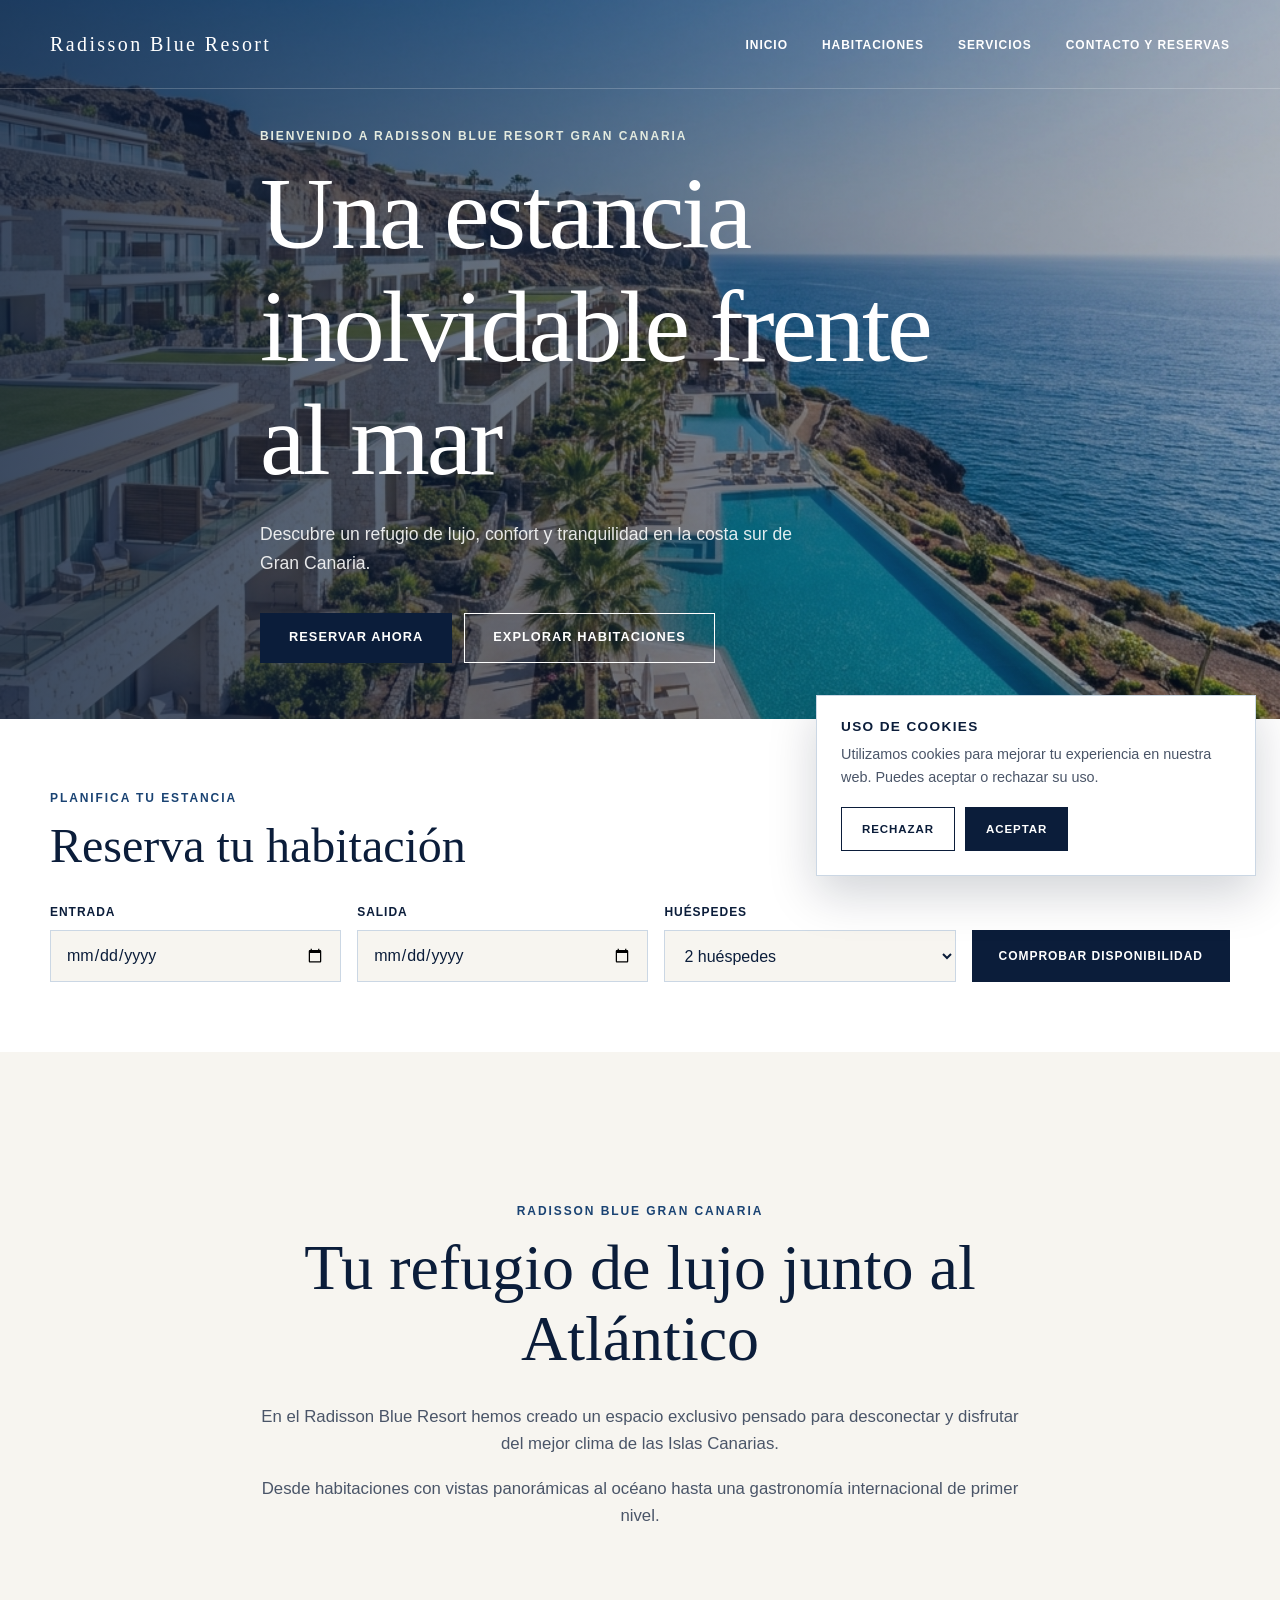
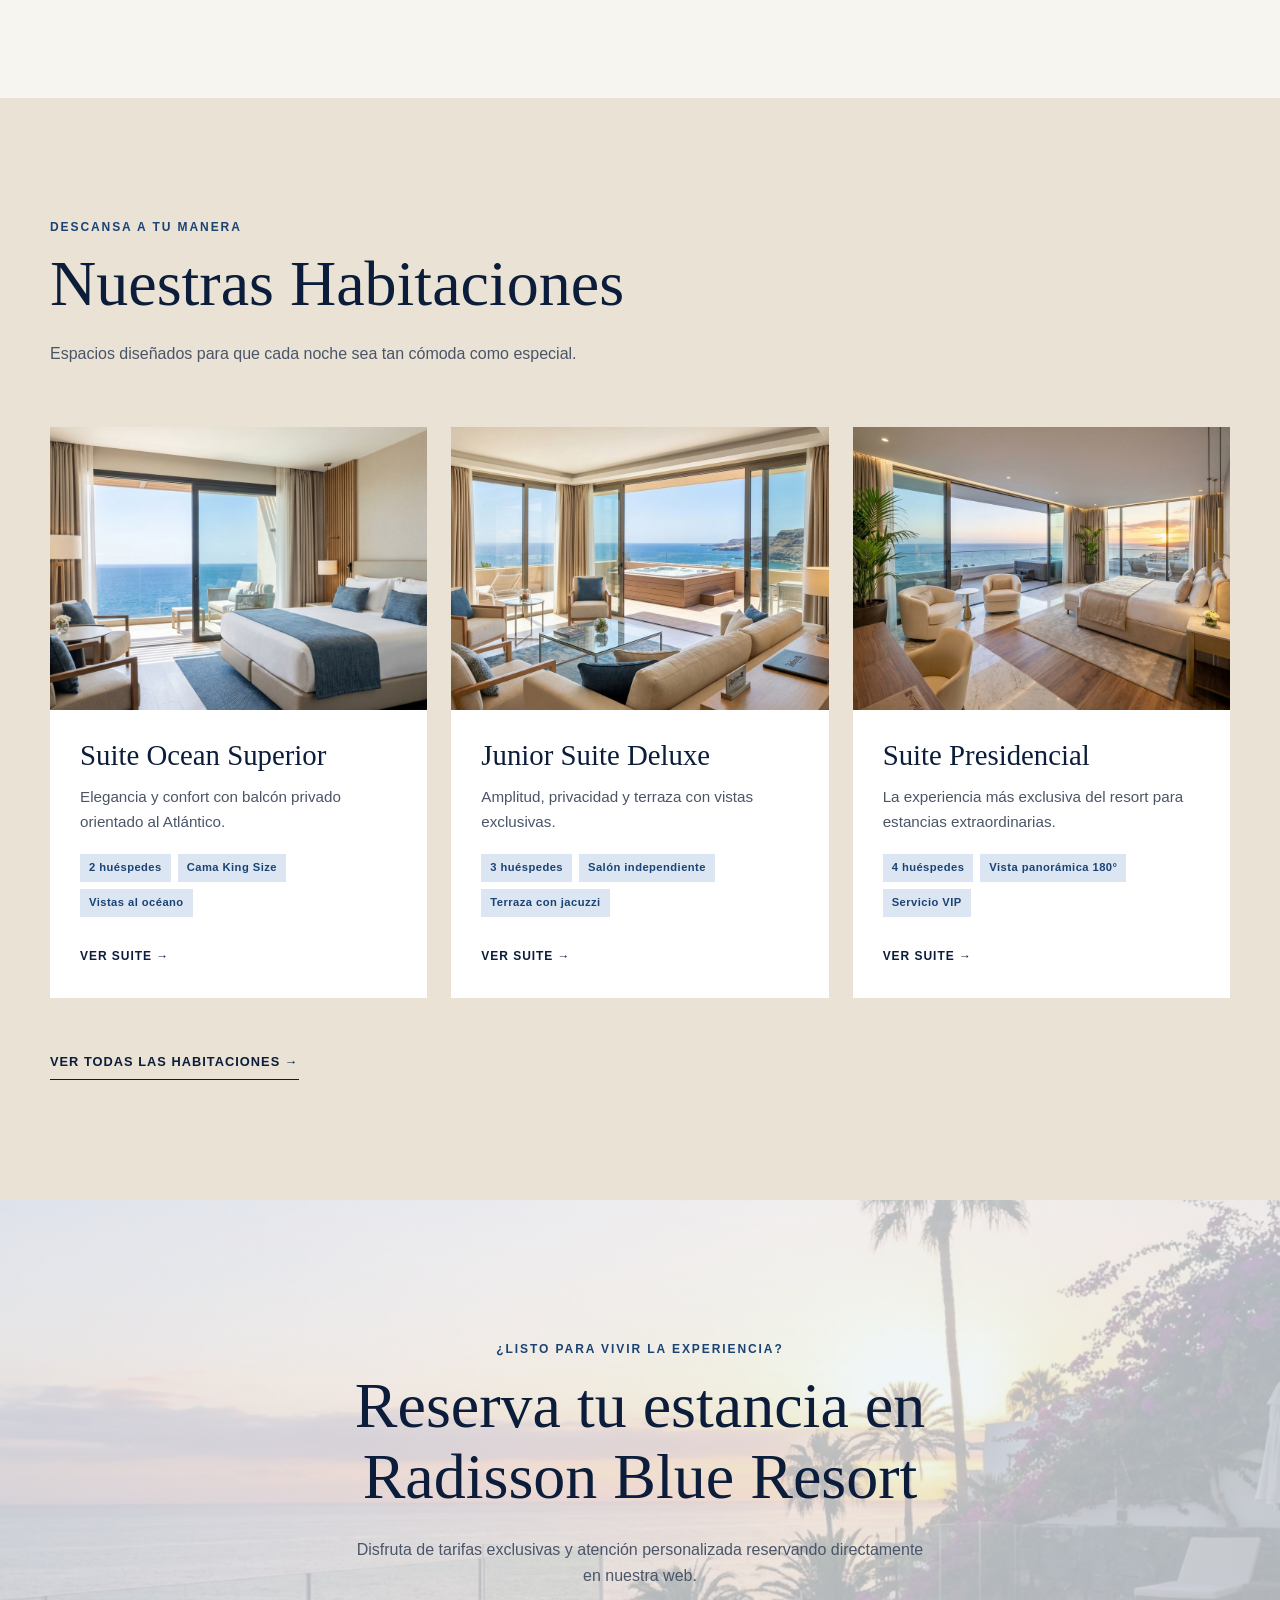
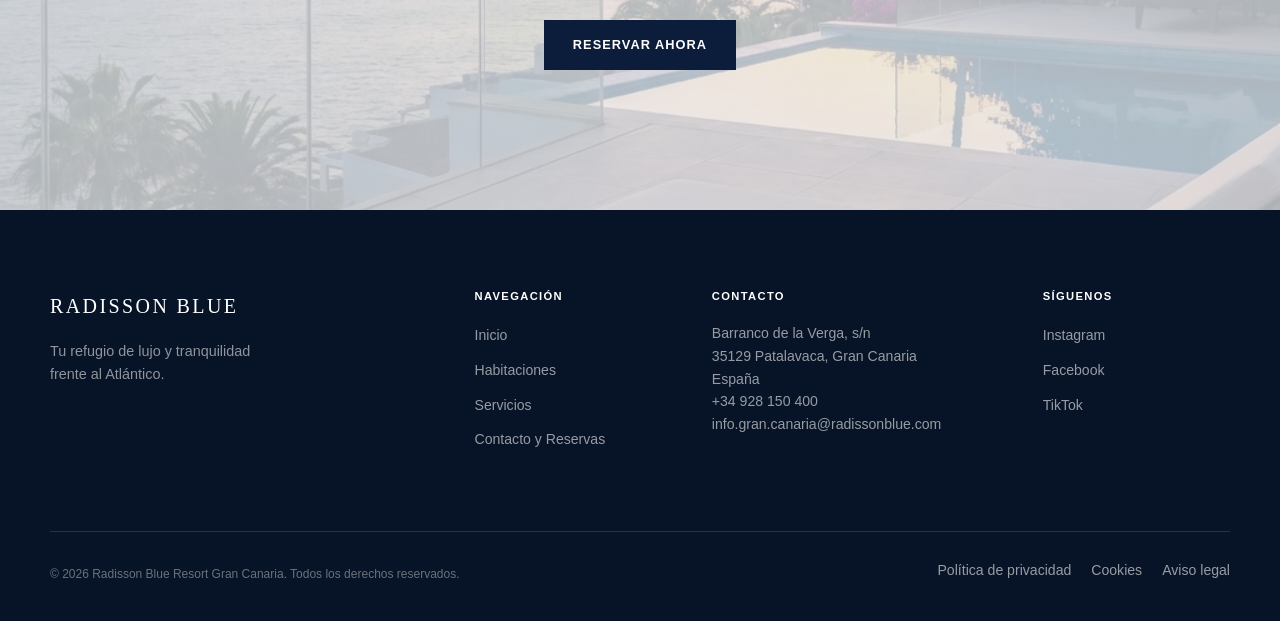
==== commit 354228fd: "Add cookie banner Co-Authored-By: Claude Code <noreply@anthropic.com>" ====
--- a/index.html
+++ b/index.html
@@ -13,7 +13,7 @@
     <meta name="keywords" content="Radisson Blue, Gran Canaria, hotel resort, vacaciones, reserva hotel">
 
     <!-- Ícono e integración de la plantilla CSS -->
-    <link rel="icon" type="image/x-icon" href="Icono/Icon Blue.png">
+    <link rel="icon" type="image/x-icon" href="Icono/Icon_Blue.png">
     <link rel="stylesheet" href="Estilo/style.css">
 </head>
 
@@ -241,5 +241,30 @@
     </div>
 </footer>
 
+    <!-- AVISO DE COOKIES -->
+    <section class="cookie-banner" aria-label="Aviso de cookies">
+        <div class="cookie-content">
+            <div>
+                <h2>Uso de cookies</h2>
+                <p>Utilizamos cookies para mejorar tu experiencia en nuestra web. Puedes aceptar o rechazar su uso.</p>
+            </div>
+            <div class="cookie-actions">
+                <button type="button" class="cookie-choice">Rechazar</button>
+                <button type="button" class="cookie-choice cookie-accept">Aceptar</button>
+            </div>
+        </div>
+    </section>
+
+    <script>
+        const cookieBanner = document.querySelector(".cookie-banner");
+        const cookieButtons = document.querySelectorAll(".cookie-choice");
+
+        cookieButtons.forEach((button) => {
+            button.addEventListener("click", () => {
+                cookieBanner.classList.add("cookie-banner-hidden");
+            });
+        });
+    </script>
+
 </body>
 </html>
--- a/Estilo/style.css
+++ b/Estilo/style.css
@@ -605,6 +605,393 @@
 
 
 /* =========================================================
+    COOKIE BANNER - Aviso de cookies
+    ========================================================= */
+
+.cookie-banner {
+    position: fixed;
+    z-index: 50;
+    right: 24px;
+    bottom: 24px;
+    width: min(440px, calc(100% - 48px));
+    padding: 24px;
+    border: 1px solid var(--color-border);
+    background: var(--color-white);
+    box-shadow: 0 18px 45px rgba(7, 19, 38, 0.18);
+}
+
+.cookie-banner-hidden {
+    display: none;
+}
+
+.cookie-content {
+    display: grid;
+    gap: 18px;
+}
+
+.cookie-content h2 {
+    margin-bottom: 8px;
+    font-family: var(--sans);
+    font-size: 0.85rem;
+    font-weight: 700;
+    letter-spacing: 0.1em;
+    text-transform: uppercase;
+}
+
+.cookie-content p {
+    color: #4a5568;
+    font-size: 0.9rem;
+}
+
+.cookie-actions {
+    display: flex;
+    flex-wrap: wrap;
+    gap: 10px;
+}
+
+.cookie-actions button {
+    min-height: 44px;
+    padding: 0 20px;
+    border: 1px solid var(--color-dark);
+    background: transparent;
+    color: var(--color-dark);
+    cursor: pointer;
+    font-size: 0.72rem;
+    font-weight: 700;
+    letter-spacing: 0.08em;
+    text-transform: uppercase;
+    transition: all var(--transition);
+}
+
+.cookie-actions button:hover,
+.cookie-actions .cookie-accept {
+    background: var(--color-dark);
+    color: var(--color-white);
+}
+
+.cookie-actions .cookie-accept:hover {
+    background: var(--color-green);
+    border-color: var(--color-green);
+}
+
+
+/* =========================================================
+    PAGE HEADER - Cabecera de páginas interiores
+    ========================================================= */
+
+.page-header {
+    position: relative;
+    display: flex;
+    align-items: center;
+    min-height: 420px;
+    padding-top: 88px;
+    background: linear-gradient(90deg, rgba(11, 29, 58, 0.8), rgba(11, 29, 58, 0.35)), var(--page-header-image) center / cover no-repeat;
+    color: var(--color-white);
+    text-align: left;
+}
+
+.page-header .eyebrow {
+    color: #e3eadf;
+}
+
+.page-header h1 {
+    max-width: 620px;
+    font-size: clamp(2.6rem, 6vw, 4.5rem);
+}
+
+.page-header p:not(.eyebrow) {
+    max-width: 540px;
+    margin-top: 18px;
+    color: rgba(255, 255, 255, 0.88);
+}
+
+
+/* =========================================================
+    ROOMS FULL - Catálogo detallado de habitaciones
+    ========================================================= */
+
+.rooms-full {
+    padding: 120px 0;
+}
+
+.room-detail {
+    display: grid;
+    grid-template-columns: 1fr 1fr;
+    gap: 60px;
+    align-items: center;
+}
+
+.room-detail:not(:last-child) {
+    margin-bottom: 110px;
+}
+
+.room-detail:nth-child(even) .room-detail-image {
+    order: 2;
+}
+
+.room-detail-image {
+    aspect-ratio: 4 / 3;
+    overflow: hidden;
+}
+
+.room-detail-image img {
+    width: 100%;
+    height: 100%;
+    object-fit: cover;
+}
+
+.room-detail-content h3 {
+    margin-bottom: 18px;
+    font-size: clamp(1.8rem, 3vw, 2.6rem);
+}
+
+.room-detail-content>p {
+    margin-bottom: 22px;
+    color: #4a5568;
+}
+
+.room-detail-meta {
+    display: flex;
+    flex-wrap: wrap;
+    gap: 8px;
+    margin-bottom: 24px;
+}
+
+.room-detail-meta li {
+    padding: 6px 12px;
+    background: var(--color-green-light);
+    color: var(--color-green);
+    font-size: 0.72rem;
+    font-weight: 700;
+    letter-spacing: 0.05em;
+}
+
+.room-detail-amenities {
+    margin-bottom: 28px;
+    display: grid;
+    grid-template-columns: 1fr 1fr;
+    gap: 10px;
+}
+
+.room-detail-amenities li {
+    position: relative;
+    padding-left: 20px;
+    color: #4a5568;
+    font-size: 0.92rem;
+}
+
+.room-detail-amenities li::before {
+    content: "";
+    position: absolute;
+    top: 9px;
+    left: 0;
+    width: 8px;
+    height: 8px;
+    background: var(--color-green);
+}
+
+.room-detail-footer {
+    display: flex;
+    align-items: center;
+    justify-content: space-between;
+    flex-wrap: wrap;
+    gap: 16px;
+    padding-top: 22px;
+    border-top: 1px solid var(--color-border);
+}
+
+.room-detail-price span {
+    display: block;
+    color: #4a5568;
+    font-size: 0.72rem;
+    letter-spacing: 0.08em;
+    text-transform: uppercase;
+}
+
+.room-detail-price strong {
+    font-family: var(--serif);
+    font-size: 1.9rem;
+    color: var(--color-dark);
+}
+
+
+/* =========================================================
+    SERVICES - Cuadrícula de servicios
+    ========================================================= */
+
+.services {
+    padding: 120px 0;
+    background: var(--color-sand);
+}
+
+.service-grid {
+    display: grid;
+    grid-template-columns: repeat(3, 1fr);
+    gap: 24px;
+}
+
+.service-card {
+    padding: 42px 32px;
+    background: var(--color-white);
+}
+
+.service-icon {
+    display: flex;
+    align-items: center;
+    justify-content: center;
+    width: 54px;
+    height: 54px;
+    margin-bottom: 24px;
+    border: 1px solid var(--color-green);
+    color: var(--color-green);
+}
+
+.service-icon svg {
+    width: 26px;
+    height: 26px;
+}
+
+.service-card h3 {
+    margin-bottom: 12px;
+    font-size: 1.4rem;
+}
+
+.service-card p {
+    color: #4a5568;
+    font-size: 0.92rem;
+}
+
+.experiences h2 {
+    margin-bottom: 10px;
+}
+
+
+/* =========================================================
+    CONTACT - Página de contacto
+    ========================================================= */
+
+.contact-section {
+    padding: 120px 0;
+}
+
+.contact-layout {
+    display: grid;
+    grid-template-columns: 1fr 1fr;
+    gap: 70px;
+}
+
+.contact-info h2 {
+    margin-bottom: 24px;
+}
+
+.contact-info>p {
+    margin-bottom: 36px;
+    color: #4a5568;
+}
+
+.contact-info-block {
+    margin-bottom: 28px;
+    padding-bottom: 28px;
+    border-bottom: 1px solid var(--color-border);
+}
+
+.contact-info-block:last-child {
+    border-bottom: none;
+}
+
+.contact-info-block h3 {
+    margin-bottom: 10px;
+    font-family: var(--sans);
+    font-size: 0.72rem;
+    font-weight: 700;
+    letter-spacing: 0.1em;
+    text-transform: uppercase;
+    color: var(--color-green);
+}
+
+.contact-info-block p,
+.contact-info-block a {
+    color: #4a5568;
+    font-size: 0.95rem;
+}
+
+.contact-form label {
+    display: block;
+    margin-bottom: 8px;
+    font-size: 0.75rem;
+    font-weight: 700;
+    letter-spacing: 0.08em;
+    text-transform: uppercase;
+}
+
+.contact-form .form-row {
+    display: grid;
+    grid-template-columns: 1fr 1fr;
+    gap: 20px;
+    margin-bottom: 20px;
+}
+
+.contact-form .form-field {
+    margin-bottom: 20px;
+}
+
+.contact-form input,
+.contact-form select,
+.contact-form textarea {
+    width: 100%;
+    padding: 14px 15px;
+    border: 1px solid var(--color-border);
+    background: var(--color-white);
+    color: var(--color-dark);
+    outline: none;
+}
+
+.contact-form textarea {
+    resize: vertical;
+    min-height: 130px;
+}
+
+.contact-form input:focus,
+.contact-form select:focus,
+.contact-form textarea:focus {
+    border-color: var(--color-green);
+}
+
+.contact-form button {
+    width: 100%;
+    height: 54px;
+    border: 1px solid var(--color-dark);
+    background: var(--color-dark);
+    color: var(--color-white);
+    cursor: pointer;
+    font-size: 0.75rem;
+    font-weight: 700;
+    letter-spacing: 0.08em;
+    text-transform: uppercase;
+    transition: all var(--transition);
+}
+
+.contact-form button:hover {
+    background: var(--color-green);
+    border-color: var(--color-green);
+}
+
+.contact-map {
+    margin-top: 100px;
+    aspect-ratio: 21 / 8;
+    overflow: hidden;
+    filter: grayscale(20%);
+}
+
+.contact-map iframe {
+    width: 100%;
+    height: 100%;
+    border: 0;
+    display: block;
+}
+
+
+/* =========================================================
     RESPONSIVE
     ========================================================= */
 
@@ -643,6 +1030,20 @@
     .footer-main {
         grid-template-columns: 1fr 1fr;
     }
+    .room-detail {
+        grid-template-columns: 1fr;
+        gap: 30px;
+    }
+    .room-detail:nth-child(even) .room-detail-image {
+        order: 0;
+    }
+    .service-grid {
+        grid-template-columns: 1fr 1fr;
+    }
+    .contact-layout {
+        grid-template-columns: 1fr;
+        gap: 50px;
+    }
 }
 
 @media (max-width: 600px) {
@@ -704,4 +1105,42 @@
     .footer-bottom nav ul {
         flex-wrap: wrap;
     }
+    .cookie-banner {
+        right: 16px;
+        bottom: 16px;
+        width: calc(100% - 32px);
+        padding: 20px;
+    }
+    .cookie-actions {
+        flex-direction: column;
+    }
+    .cookie-actions button {
+        width: 100%;
+    }
+    .page-header {
+        min-height: 320px;
+    }
+    .rooms-full,
+    .services,
+    .services-highlight,
+    .contact-section {
+        padding: 70px 0;
+    }
+    .room-detail-amenities {
+        grid-template-columns: 1fr;
+    }
+    .room-detail-footer {
+        flex-direction: column;
+        align-items: flex-start;
+    }
+    .room-detail-footer .button {
+        width: 100%;
+    }
+    .service-grid {
+        grid-template-columns: 1fr;
+    }
+    .contact-form .form-row {
+        grid-template-columns: 1fr;
+        gap: 0;
+    }
 }
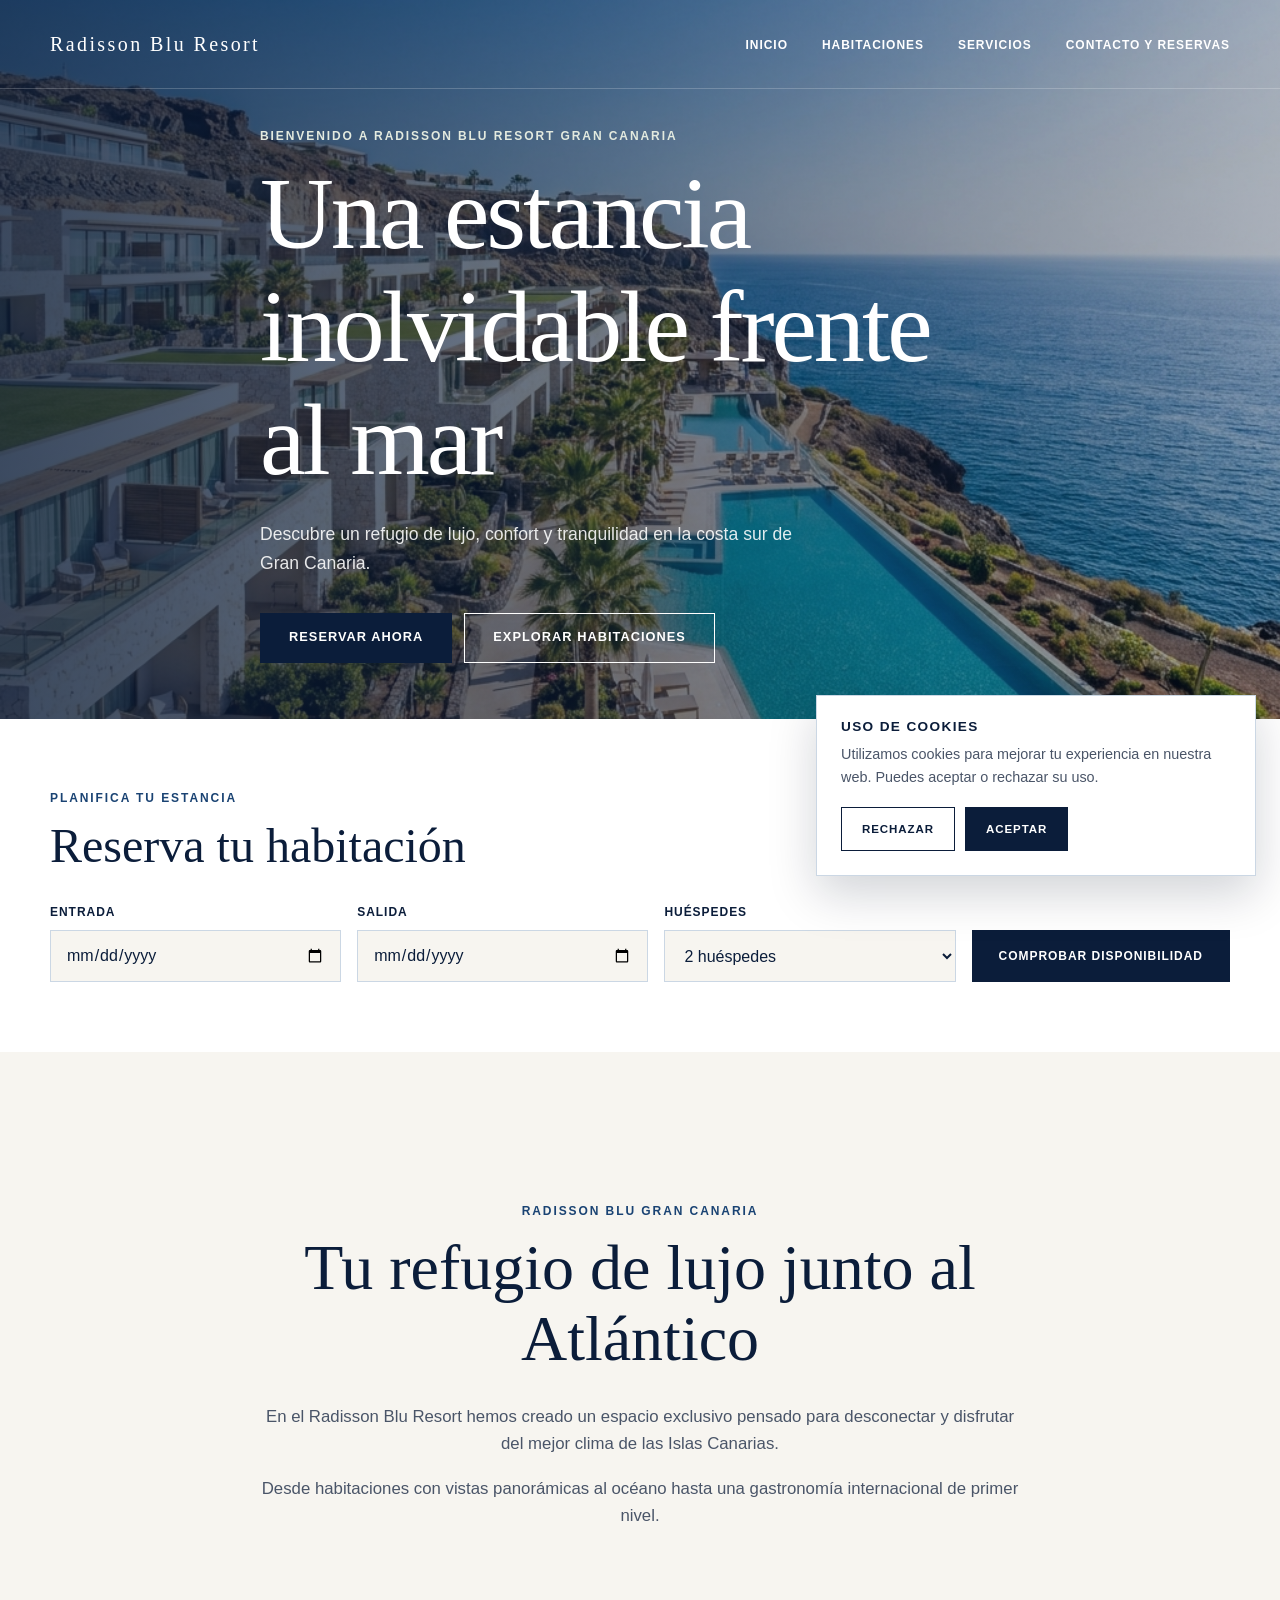
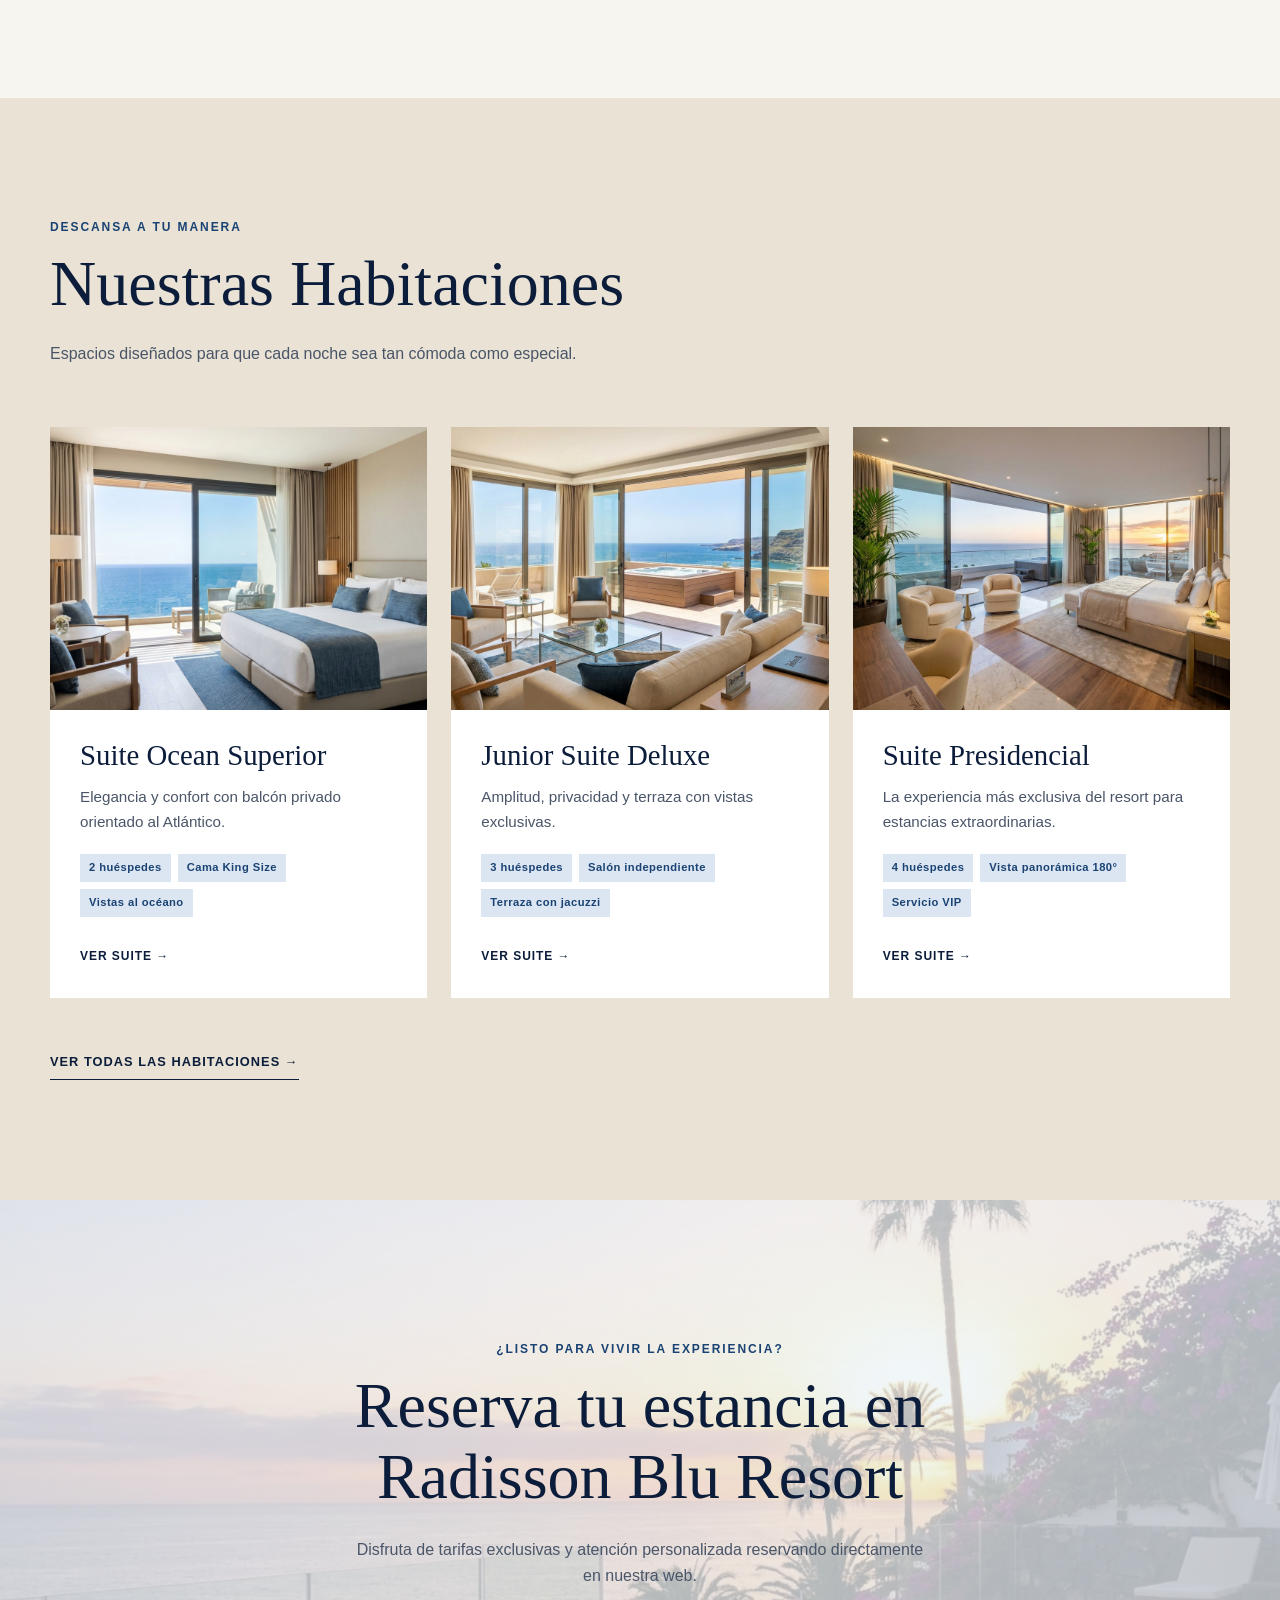
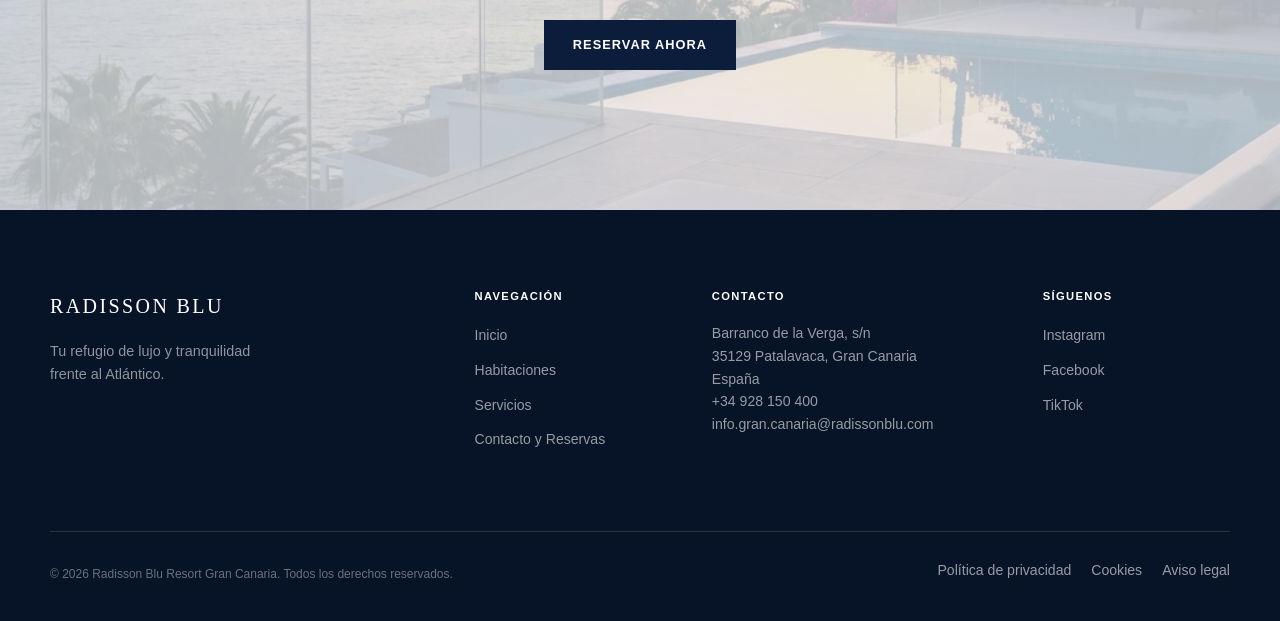
==== commit c2028fea: "From Blue to Blu" ====
--- a/index.html
+++ b/index.html
@@ -6,11 +6,11 @@
     <meta name="viewport" content="width=device-width, initial-scale=1.0">
 
     <!-- Título que se ve en la pestaña del navegador -->
-    <title>Radisson Blue Resort Gran Canaria</title>
+    <title>Radisson Blu Resort Gran Canaria</title>
 
     <!-- Metadatos para SEO y Marketing -->
-    <meta name="description" content="Descubre el Radisson Blue Resort Gran Canaria, un espacio de lujo y tranquilidad frente al mar en Gran Canaria.">
-    <meta name="keywords" content="Radisson Blue, Gran Canaria, hotel resort, vacaciones, reserva hotel">
+    <meta name="description" content="Descubre el Radisson Blu Resort Gran Canaria, un espacio de lujo y tranquilidad frente al mar en Gran Canaria.">
+    <meta name="keywords" content="Radisson Blu, Gran Canaria, hotel resort, vacaciones, reserva hotel">
 
     <!-- Ícono e integración de la plantilla CSS -->
     <link rel="icon" type="image/x-icon" href="Icono/Icon_Blue.png">
@@ -22,7 +22,7 @@
     <!-- CABECERA DE LA WEB -->
     <header id="site-header">
         <div class="container">
-            <div class="logo">Radisson Blue Resort</div>
+            <div class="logo">Radisson Blu Resort</div>
             
             <nav>
                 <ul>
@@ -40,7 +40,7 @@
         <!-- 1. SECCIÓN HERO / PORTADA -->
         <section id="inicio" class="hero">
             <div class="hero-content">
-                <p class="eyebrow">Bienvenido a Radisson Blue Resort Gran Canaria</p>
+                <p class="eyebrow">Bienvenido a Radisson Blu Resort Gran Canaria</p>
                 <h1>Una estancia inolvidable frente al mar</h1>
                 <p>Descubre un refugio de lujo, confort y tranquilidad en la costa sur de Gran Canaria.</p>
                 
@@ -59,7 +59,7 @@
                     <h2>Reserva tu habitación</h2>
                 </header>
 
-                <form action="#" method="get">
+                <form action="disponibilidad.html" method="get">
                     <div>
                         <label for="check-in">Entrada</label>
                         <input type="date" id="check-in" name="check-in" required>
@@ -89,9 +89,9 @@
         <section id="hotel" class="introduction">
             <div class="container">
                 <div class="section-content">
-                    <p class="eyebrow">Radisson Blue Gran Canaria</p>
+                    <p class="eyebrow">Radisson Blu Gran Canaria</p>
                     <h2>Tu refugio de lujo junto al Atlántico</h2>
-                    <p>En el Radisson Blue Resort hemos creado un espacio exclusivo pensado para desconectar y disfrutar del mejor clima de las Islas Canarias.</p>
+                    <p>En el Radisson Blu Resort hemos creado un espacio exclusivo pensado para desconectar y disfrutar del mejor clima de las Islas Canarias.</p>
                     <p>Desde habitaciones con vistas panorámicas al océano hasta una gastronomía internacional de primer nivel.</p>
                 </div>
             </div>
@@ -167,7 +167,7 @@
         <section class="cta">
             <div class="container">
                 <p class="eyebrow">¿Listo para vivir la experiencia?</p>
-                <h2>Reserva tu estancia en Radisson Blue Resort</h2>
+                <h2>Reserva tu estancia en Radisson Blu Resort</h2>
                 <p>Disfruta de tarifas exclusivas y atención personalizada reservando directamente en nuestra web.</p>
                 <a href="#reservar" class="button">Reservar ahora</a>
             </div>
@@ -184,7 +184,7 @@
             <!-- Marca y lema -->
             <div class="footer-brand">
                 <a href="index.html" class="logo">
-                    RADISSON BLUE
+                    RADISSON BLU
                 </a>
                 <p>Tu refugio de lujo y tranquilidad frente al Atlántico.</p>
             </div>
@@ -210,7 +210,7 @@
                         España
                     </p>
                     <p><a href="tel:+34928150400">+34 928 150 400</a></p>
-                    <p><a href="mailto:info.gran.canaria@radissonblue.com">info.gran.canaria@radissonblue.com</a></p>
+                    <p><a href="mailto:info.gran.canaria@radissonblu.com">info.gran.canaria@radissonblu.com</a></p>
                 </address>
             </div>
 
@@ -228,7 +228,7 @@
 
         <!-- Enlaces legales y derechos -->
         <div class="footer-bottom">
-            <p>&copy; 2026 Radisson Blue Resort Gran Canaria. Todos los derechos reservados.</p>
+            <p>&copy; 2026 Radisson Blu Resort Gran Canaria. Todos los derechos reservados.</p>
             <nav aria-label="Información legal">
                 <ul>
                     <li><a href="#">Política de privacidad</a></li>
--- a/Estilo/style.css
+++ b/Estilo/style.css
@@ -867,6 +867,38 @@
 
 
 /* =========================================================
+    DEMO WARNING - Aviso de demostración
+    ========================================================= */
+
+.demo-warning {
+    padding: 110px 0;
+    background: var(--color-cream);
+}
+
+.demo-warning-card {
+    max-width: 760px;
+    margin-inline: auto;
+    padding: 55px;
+    border: 1px solid var(--color-border);
+    background: var(--color-white);
+    text-align: center;
+}
+
+.demo-warning-card h2 {
+    margin-bottom: 22px;
+}
+
+.demo-warning-card p:not(.eyebrow) {
+    margin-bottom: 18px;
+    color: #4a5568;
+}
+
+.demo-warning-card .button {
+    margin-top: 18px;
+}
+
+
+/* =========================================================
     CONTACT - Página de contacto
     ========================================================= */
 
@@ -1123,8 +1155,12 @@
     .rooms-full,
     .services,
     .services-highlight,
-    .contact-section {
+    .contact-section,
+    .demo-warning {
         padding: 70px 0;
+    }
+    .demo-warning-card {
+        padding: 35px 24px;
     }
     .room-detail-amenities {
         grid-template-columns: 1fr;
